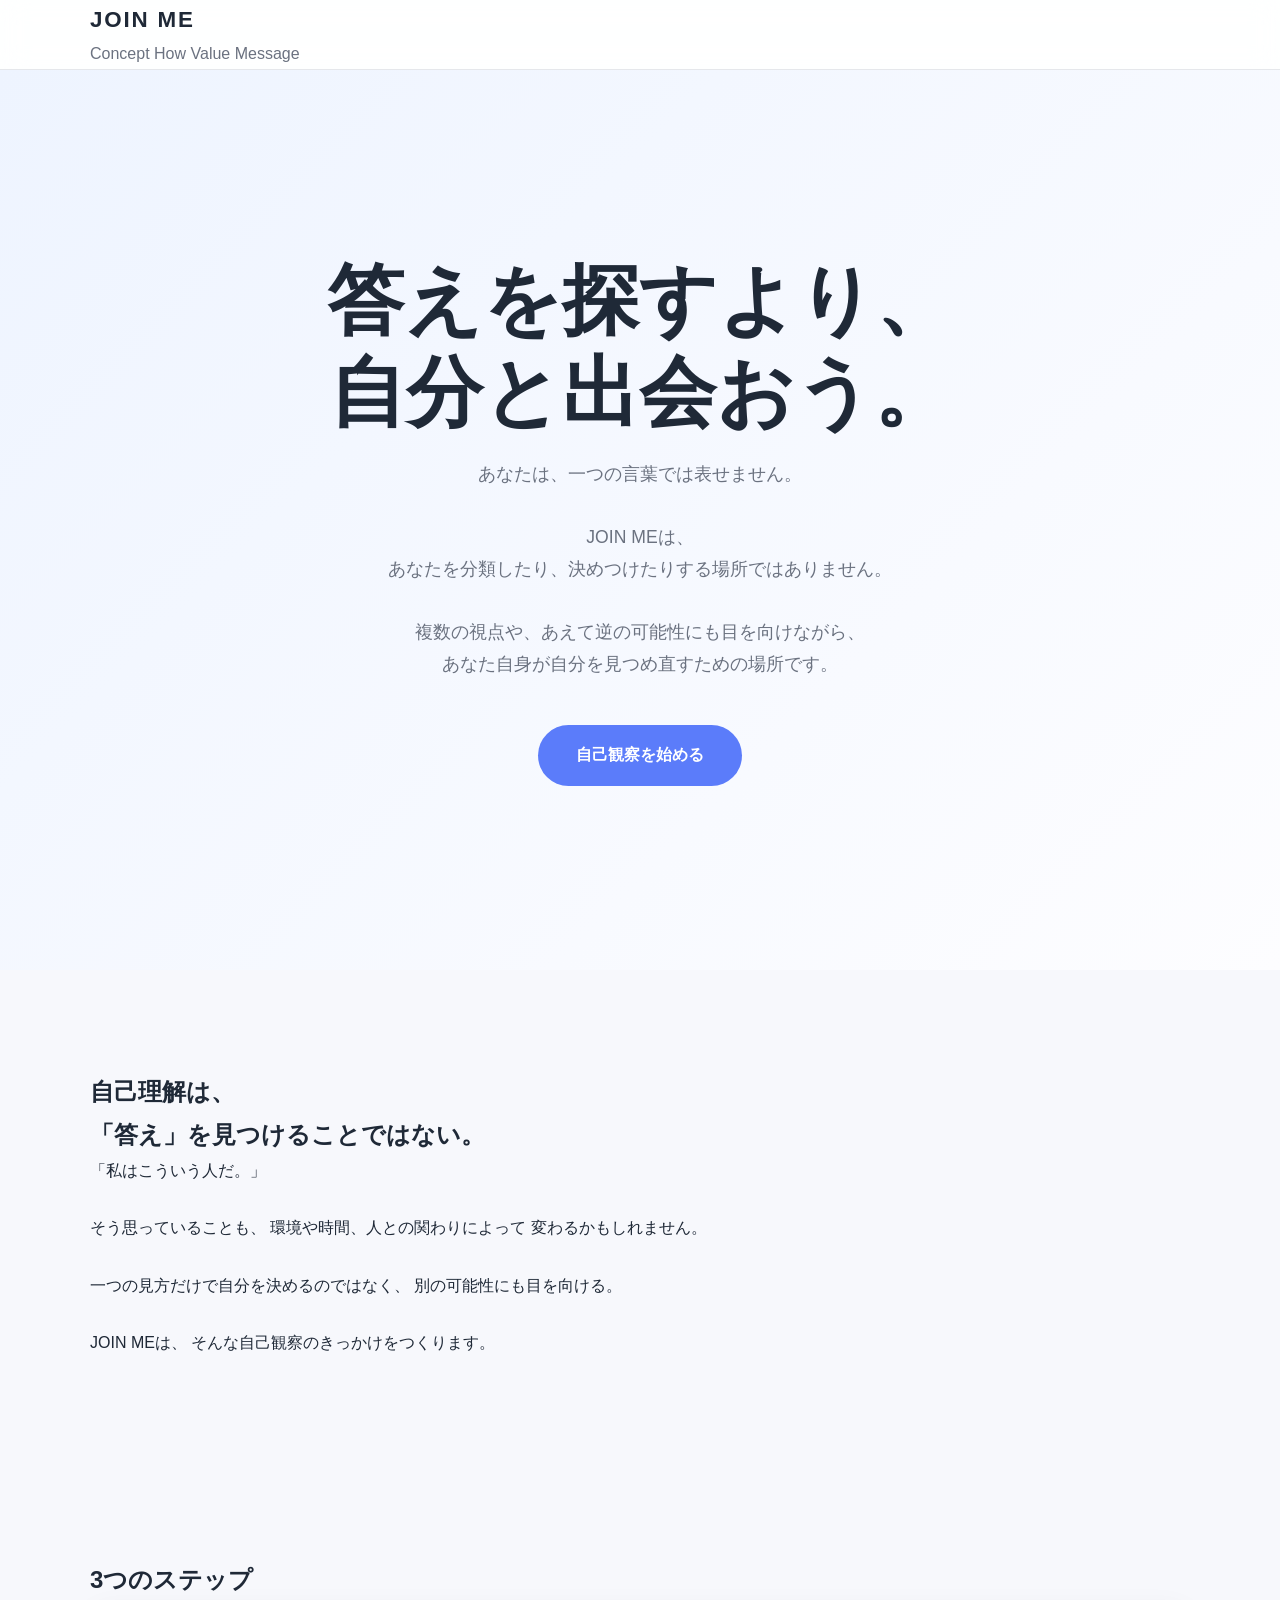
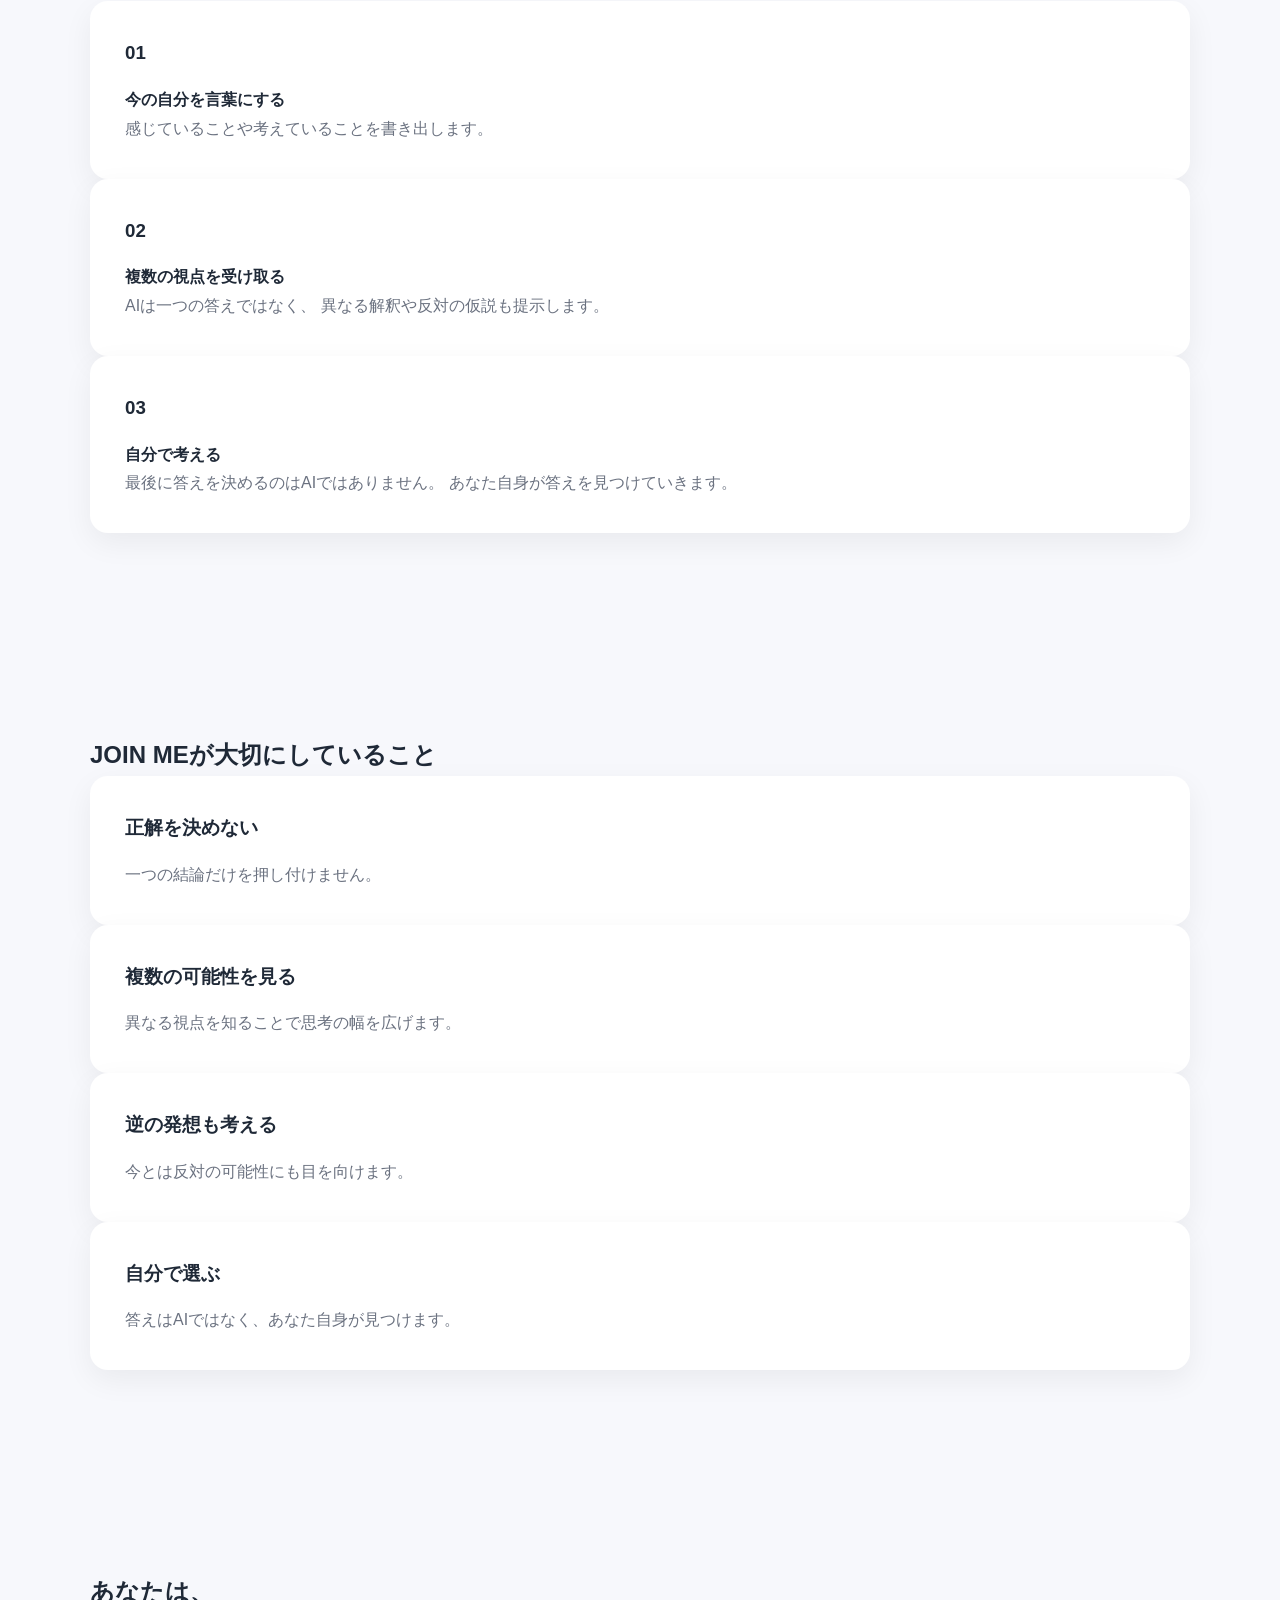
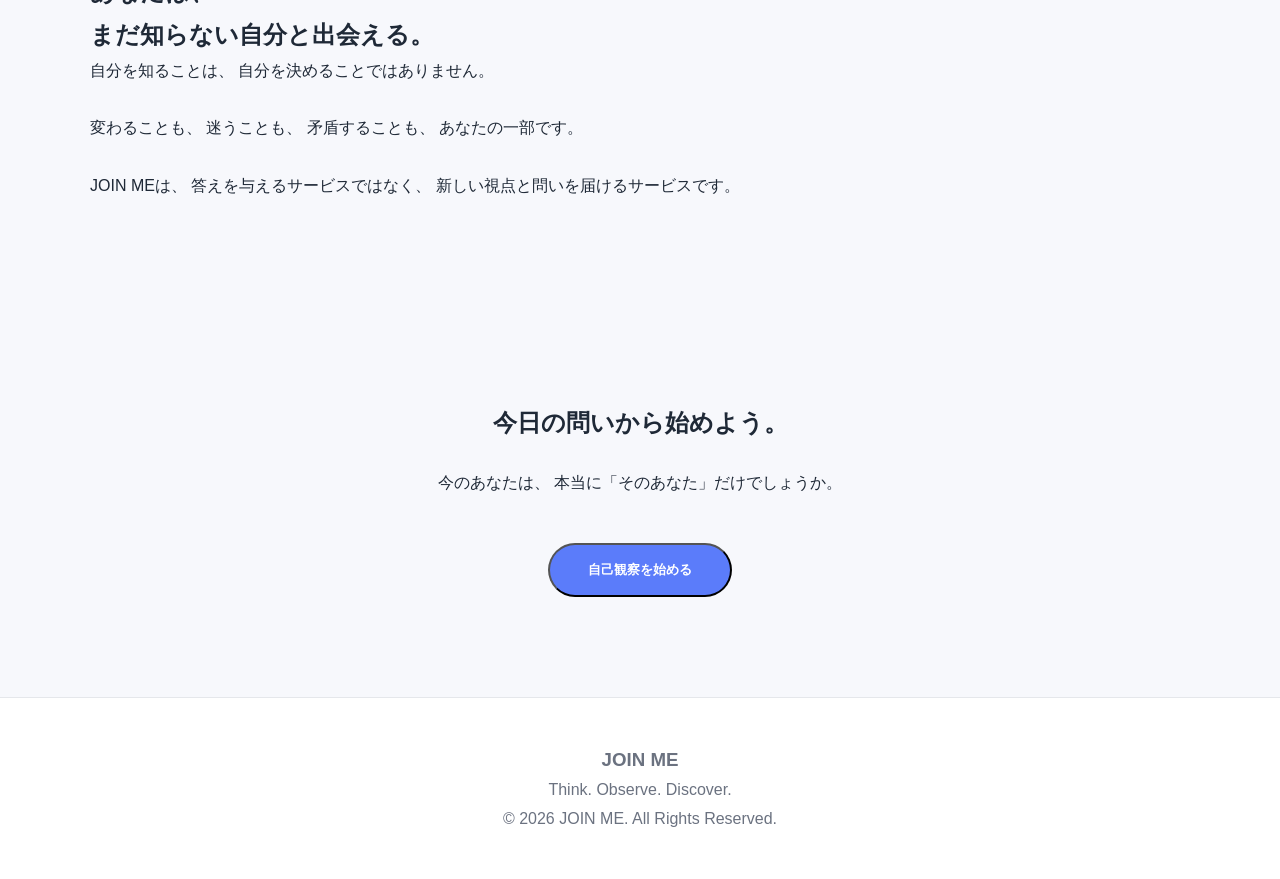
==== index.html @ 3275d37a "Update index.html" ====
<!DOCTYPE html>
<html lang="ja">

<head>
<meta charset="UTF-8">
<meta name="viewport" content="width=device-width, initial-scale=1.0">

<title>JOIN ME | 答えを探すより、自分と出会おう。</title>

<meta name="description" content="JOIN MEは、正解を決めつけず、複数の視点から自分自身を見つめ直す自己観察サービスです。">

<link rel="stylesheet" href="style.css">

</head>


<body>


<header class="header">

<div class="container">

<div class="logo">
JOIN ME
</div>

<nav>
<a href="#concept">Concept</a>
<a href="#how">How</a>
<a href="#value">Value</a>
<a href="#message">Message</a>
</nav>

</div>

</header>



<main>


<section class="hero">


<div class="container">


<h1>
答えを探すより、<br>
自分と出会おう。
</h1>


<p>

あなたは、一つの言葉では表せません。<br><br>

JOIN MEは、<br>
あなたを分類したり、決めつけたりする場所ではありません。<br><br>

複数の視点や、あえて逆の可能性にも目を向けながら、<br>
あなた自身が自分を見つめ直すための場所です。

</p>


<a class="btn" href="#start">
自己観察を始める
</a>


</div>


</section>




<section id="concept" class="section">


<div class="container">


<h2>
自己理解は、<br>
「答え」を見つけることではない。
</h2>


<p>

「私はこういう人だ。」

<br><br>

そう思っていることも、
環境や時間、人との関わりによって
変わるかもしれません。

<br><br>

一つの見方だけで自分を決めるのではなく、
別の可能性にも目を向ける。

<br><br>

JOIN MEは、
そんな自己観察のきっかけをつくります。

</p>


</div>


</section>





<section id="how" class="section">


<div class="container">


<h2>
3つのステップ
</h2>



<div class="cards">


<div class="card">

<h3>
01
</h3>

<h4>
今の自分を言葉にする
</h4>

<p>
感じていることや考えていることを書き出します。
</p>

</div>




<div class="card">

<h3>
02
</h3>

<h4>
複数の視点を受け取る
</h4>

<p>
AIは一つの答えではなく、
異なる解釈や反対の仮説も提示します。
</p>

</div>




<div class="card">

<h3>
03
</h3>

<h4>
自分で考える
</h4>

<p>
最後に答えを決めるのはAIではありません。
あなた自身が答えを見つけていきます。
</p>

</div>


</div>


</div>


</section>





<section id="value" class="section">


<div class="container">


<h2>
JOIN MEが大切にしていること
</h2>



<div class="cards">


<div class="card">

<h3>
正解を決めない
</h3>

<p>
一つの結論だけを押し付けません。
</p>

</div>


<div class="card">

<h3>
複数の可能性を見る
</h3>

<p>
異なる視点を知ることで思考の幅を広げます。
</p>

</div>


<div class="card">

<h3>
逆の発想も考える
</h3>

<p>
今とは反対の可能性にも目を向けます。
</p>

</div>


<div class="card">

<h3>
自分で選ぶ
</h3>

<p>
答えはAIではなく、あなた自身が見つけます。
</p>

</div>


</div>


</div>


</section>





<section id="message" class="section">


<div class="container">


<h2>
あなたは、<br>
まだ知らない自分と出会える。
</h2>


<p>

自分を知ることは、
自分を決めることではありません。

<br><br>

変わることも、
迷うことも、
矛盾することも、
あなたの一部です。

<br><br>

JOIN MEは、
答えを与えるサービスではなく、
新しい視点と問いを届けるサービスです。

</p>


</div>


</section>





<section id="start" class="cta">


<div class="container">


<h2>
今日の問いから始めよう。
</h2>


<p>

今のあなたは、
本当に「そのあなた」だけでしょうか。

</p>


<button class="btn" onclick="startObserve()">

自己観察を始める

</button>


</div>


</section>



</main>





<footer>


<h3>
JOIN ME
</h3>


<p>
Think. Observe. Discover.
</p>


<p>
© 2026 JOIN ME. All Rights Reserved.
</p>


</footer>



<script src="script.js"></script>


</body>

</html>
---- style.css ----
/* ===================================
   JOIN ME - Version1 Official CSS
=================================== */

:root{
  --bg:#f7f8fc;
  --surface:#ffffff;
  --text:#1f2937;
  --sub:#6b7280;
  --line:#e5e7eb;
  --accent:#5b7cfa;
  --accent-dark:#3f5de0;

  --radius:18px;

  --shadow:
    0 10px 30px rgba(0,0,0,.06);

  --max:1100px;
}

*{
  margin:0;
  padding:0;
  box-sizing:border-box;
}

html{
  scroll-behavior:smooth;
}

body{
  font-family:
    "Noto Sans JP",
    -apple-system,
    BlinkMacSystemFont,
    sans-serif;

  background:var(--bg);
  color:var(--text);
  line-height:1.8;
}

img{
  max-width:100%;
  display:block;
}

a{
  color:inherit;
  text-decoration:none;
}

.container{
  width:min(92%, var(--max));
  margin:auto;
}

/* =====================
 Header
===================== */

header{
  position:sticky;
  top:0;
  z-index:100;

  backdrop-filter:blur(14px);

  background:
  rgba(255,255,255,.88);

  border-bottom:1px solid var(--line);
}

.nav{
  display:flex;
  justify-content:space-between;
  align-items:center;

  height:72px;
}

.logo{
  font-size:1.4rem;
  font-weight:700;
  letter-spacing:.08em;
}

nav ul{
  display:flex;
  gap:30px;
  list-style:none;
}

nav a{
  color:var(--sub);
  transition:.3s;
}

nav a:hover{
  color:var(--accent);
}

/* =====================
 Hero
===================== */

.hero{
  min-height:100vh;

  display:flex;
  align-items:center;
  justify-content:center;

  text-align:center;

  padding:80px 20px;

  background:
  linear-gradient(
      135deg,
      #eef4ff,
      #fdfdff
  );
}

.hero h1{
  font-size:clamp(2.4rem,6vw,4.8rem);
  margin-bottom:20px;
  line-height:1.2;
}

.hero p{
  max-width:700px;
  margin:auto;

  color:var(--sub);
  font-size:1.1rem;
}

.btn{
  display:inline-block;

  margin-top:45px;

  padding:16px 38px;

  border-radius:999px;

  background:var(--accent);
  color:white;

  font-weight:700;

  transition:.3s;
}

.btn:hover{
  background:var(--accent-dark);
  transform:translateY(-3px);
}

/* =====================
 Sections
===================== */

section{
  padding:100px 0;
}

.section-title{
  text-align:center;
  margin-bottom:55px;
}

.section-title h2{
  font-size:2.2rem;
  margin-bottom:14px;
}

.section-title p{
  color:var(--sub);
}

/* =====================
 Cards
===================== */

.grid{
  display:grid;
  grid-template-columns:
  repeat(auto-fit,minmax(260px,1fr));

  gap:28px;
}

.card{
  background:var(--surface);

  border-radius:var(--radius);

  padding:35px;

  box-shadow:var(--shadow);

  transition:.3s;
}

.card:hover{
  transform:translateY(-6px);
}

.card h3{
  margin-bottom:16px;
}

.card p{
  color:var(--sub);
}

/* =====================
 Message
===================== */

.message{
  text-align:center;
}

.message p{
  max-width:760px;
  margin:auto;
  color:var(--sub);
}

/* =====================
 CTA
===================== */

.cta{
  text-align:center;
}

.cta h2{
  margin-bottom:25px;
}

/* =====================
 Footer
===================== */

footer{
  border-top:1px solid var(--line);

  padding:45px 20px;

  text-align:center;

  color:var(--sub);

  background:white;
}

/* =====================
 Fade Animation
===================== */

.fade{
  opacity:0;
  transform:translateY(40px);
  transition:
      opacity .9s ease,
      transform .9s ease;
}

.fade.show{
  opacity:1;
  transform:none;
}

/* =====================
 Responsive
===================== */

@media(max-width:768px){

nav ul{
    display:none;
}

.hero{
    min-height:auto;
    padding:120px 20px 90px;
}

.hero h1{
    font-size:2.5rem;
}

.section-title h2{
    font-size:1.8rem;
}

.card{
    padding:28px;
}

.btn{
    width:100%;
    max-width:320px;
}
}
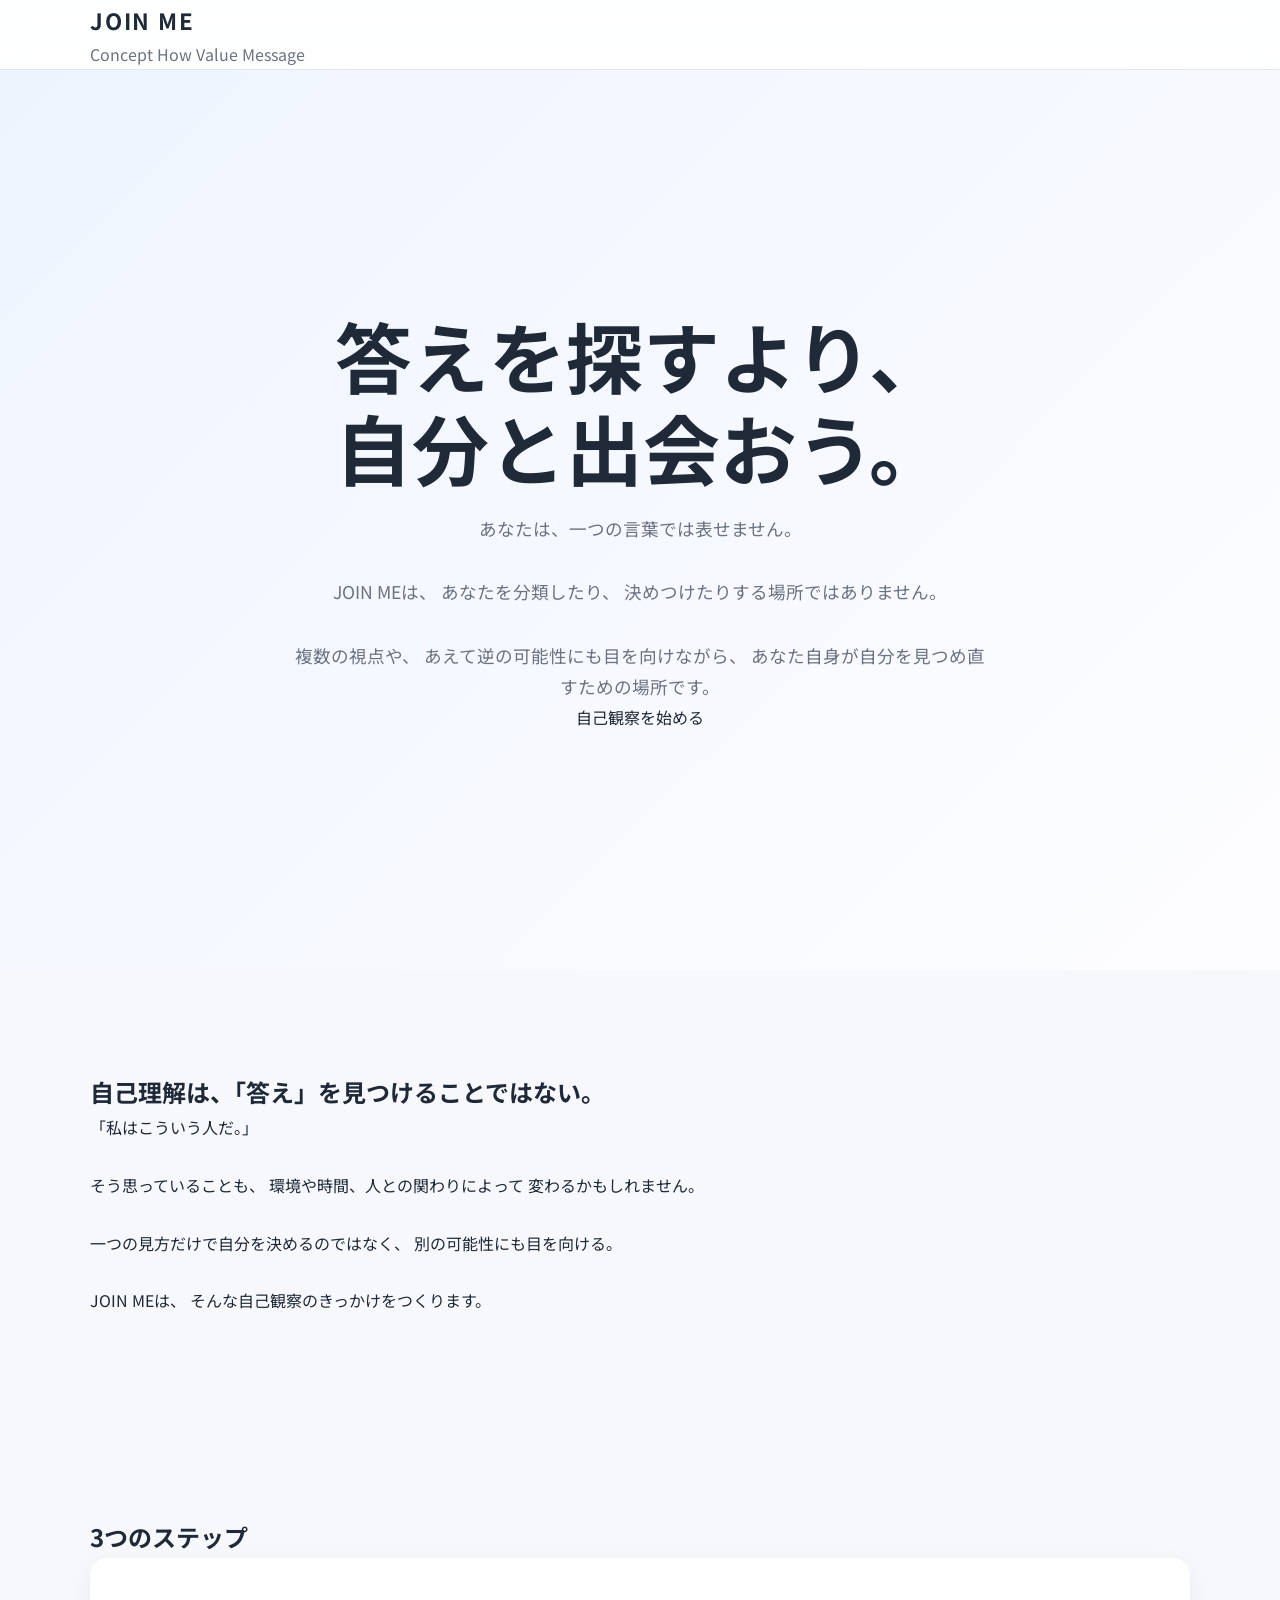
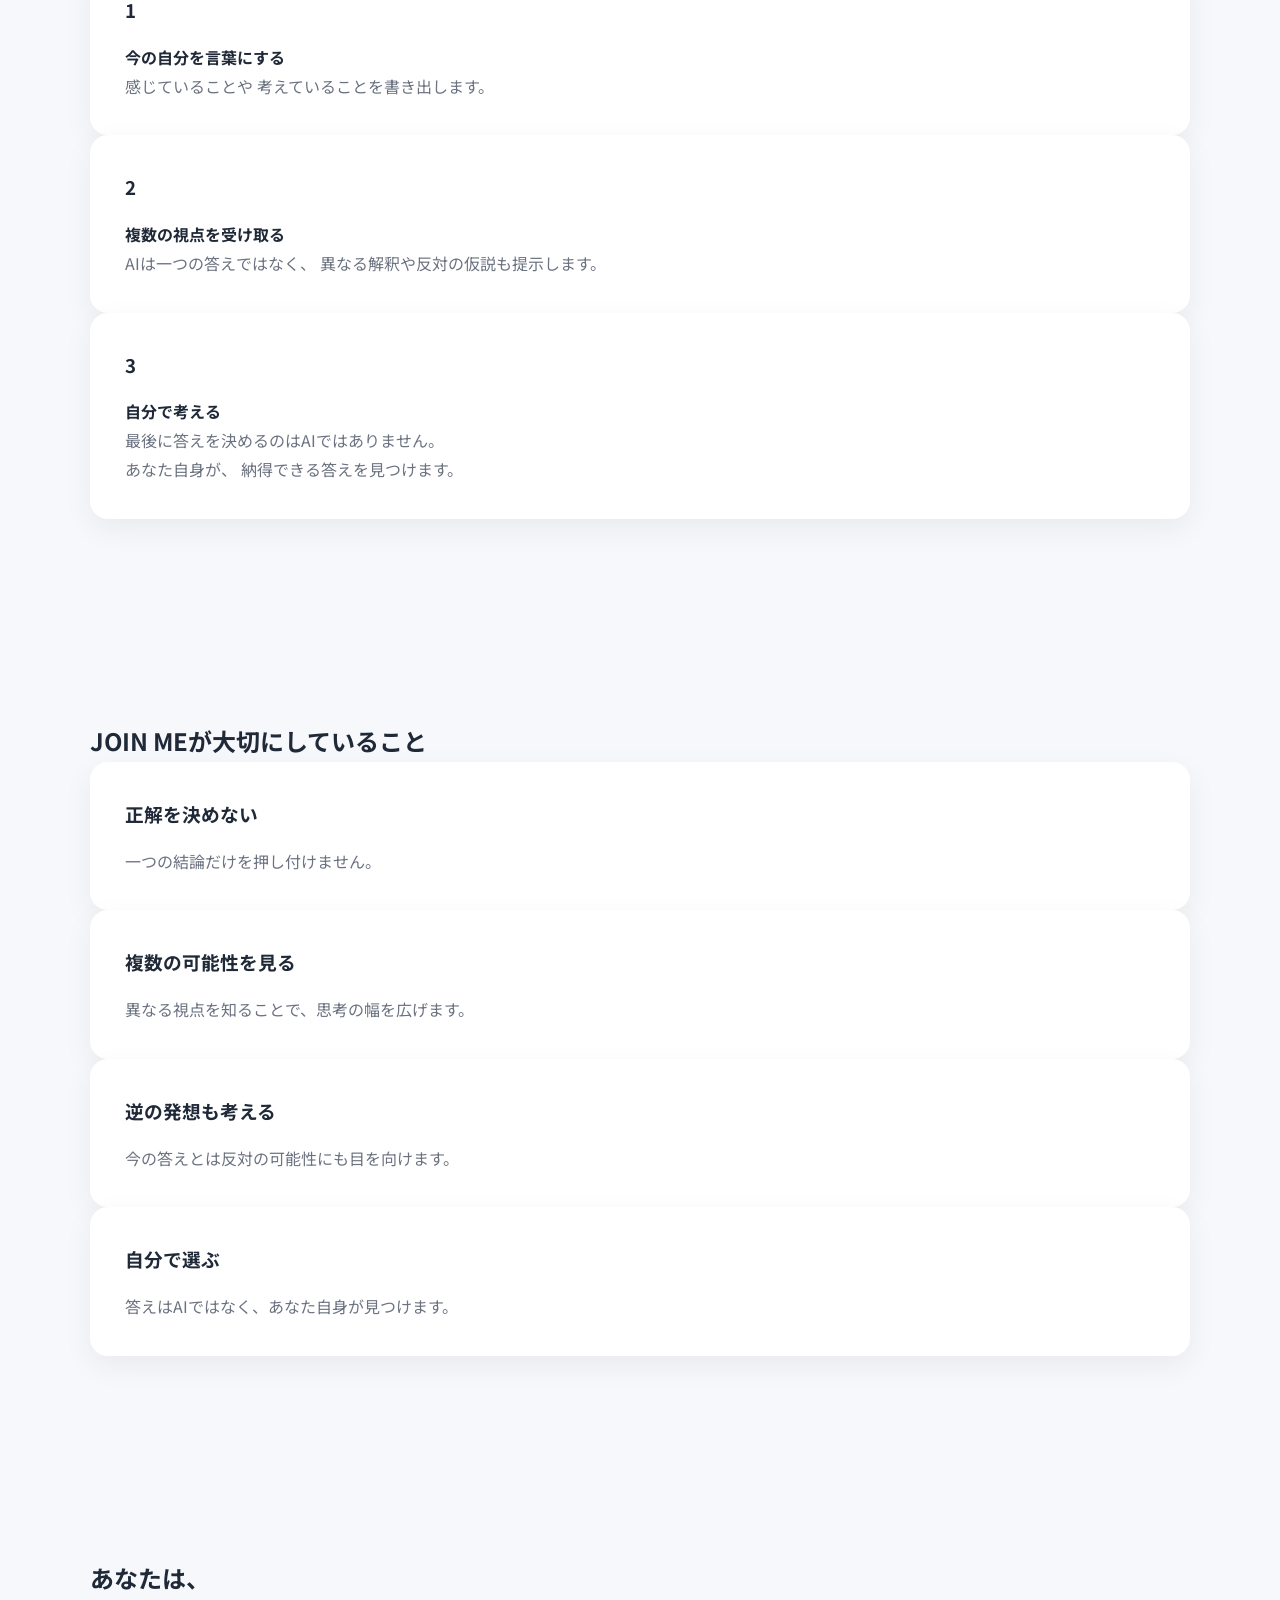
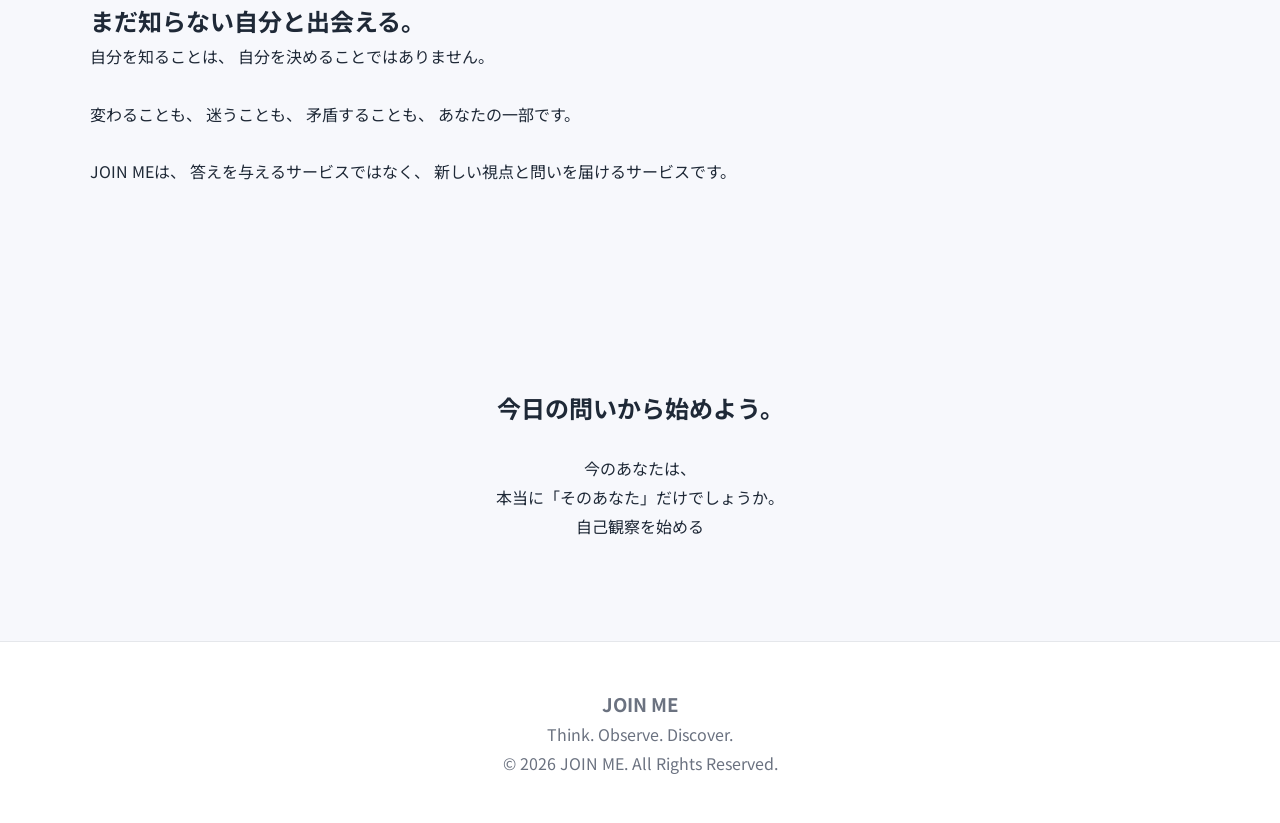
==== commit 04c10482: "Update index.html" ====
--- a/index.html
+++ b/index.html
@@ -1,397 +1,225 @@
 <!DOCTYPE html>
 <html lang="ja">
-
 <head>
-<meta charset="UTF-8">
-<meta name="viewport" content="width=device-width, initial-scale=1.0">
-
-<title>JOIN ME | 答えを探すより、自分と出会おう。</title>
-
-<meta name="description" content="JOIN MEは、正解を決めつけず、複数の視点から自分自身を見つめ直す自己観察サービスです。">
-
-<link rel="stylesheet" href="style.css">
-
+  <meta charset="UTF-8">
+  <meta name="viewport" content="width=device-width, initial-scale=1.0">
+  <title>JOIN ME | 答えを探すより、自分と出会おう。</title>
+
+  <meta name="description" content="JOIN MEは、正解を決めつけず、複数の視点から自己理解を深めるための自己観察サービスです。">
+
+  <link rel="preconnect" href="https://fonts.googleapis.com">
+  <link rel="preconnect" href="https://fonts.gstatic.com" crossorigin>
+  <link href="https://fonts.googleapis.com/css2?family=Noto+Sans+JP:wght@300;400;500;700&display=swap" rel="stylesheet">
+
+  <link rel="stylesheet" href="style.css">
 </head>
 
-
 <body>
 
-
 <header class="header">
-
-<div class="container">
-
-<div class="logo">
-JOIN ME
-</div>
-
-<nav>
-<a href="#concept">Concept</a>
-<a href="#how">How</a>
-<a href="#value">Value</a>
-<a href="#message">Message</a>
-</nav>
-
-</div>
-
+  <div class="container">
+    <div class="logo">JOIN ME</div>
+
+    <nav>
+      <a href="#concept">Concept</a>
+      <a href="#how">How</a>
+      <a href="#value">Value</a>
+      <a href="#message">Message</a>
+    </nav>
+  </div>
 </header>
 
-
-
-<main>
-
-
 <section class="hero">
 
-
-<div class="container">
-
-
-<h1>
-答えを探すより、<br>
-自分と出会おう。
-</h1>
-
-
-<p>
-
-あなたは、一つの言葉では表せません。<br><br>
-
-JOIN MEは、<br>
-あなたを分類したり、決めつけたりする場所ではありません。<br><br>
-
-複数の視点や、あえて逆の可能性にも目を向けながら、<br>
-あなた自身が自分を見つめ直すための場所です。
-
-</p>
-
-
-<a class="btn" href="#start">
-自己観察を始める
-</a>
-
-
-</div>
-
-
-</section>
-
-
-
+  <div class="hero-content">
+
+    <h1>
+      答えを探すより、<br>
+      自分と出会おう。
+    </h1>
+
+    <p>
+
+      あなたは、一つの言葉では表せません。<br><br>
+
+      JOIN MEは、
+      あなたを分類したり、
+      決めつけたりする場所ではありません。<br><br>
+
+      複数の視点や、
+      あえて逆の可能性にも目を向けながら、
+      あなた自身が自分を見つめ直すための場所です。
+
+    </p>
+
+    <a href="#concept" class="cta-button">
+      自己観察を始める
+    </a>
+
+  </div>
+
+</section>
 
 <section id="concept" class="section">
 
-
-<div class="container">
-
-
-<h2>
-自己理解は、<br>
-「答え」を見つけることではない。
-</h2>
-
-
-<p>
-
-「私はこういう人だ。」
-
-<br><br>
-
-そう思っていることも、
-環境や時間、人との関わりによって
-変わるかもしれません。
-
-<br><br>
-
-一つの見方だけで自分を決めるのではなく、
-別の可能性にも目を向ける。
-
-<br><br>
-
-JOIN MEは、
-そんな自己観察のきっかけをつくります。
-
-</p>
-
-
-</div>
-
-
-</section>
-
-
-
-
-
-<section id="how" class="section">
-
-
-<div class="container">
-
-
-<h2>
-3つのステップ
-</h2>
-
-
-
-<div class="cards">
-
-
-<div class="card">
-
-<h3>
-01
-</h3>
-
-<h4>
-今の自分を言葉にする
-</h4>
-
-<p>
-感じていることや考えていることを書き出します。
-</p>
-
-</div>
-
-
-
-
-<div class="card">
-
-<h3>
-02
-</h3>
-
-<h4>
-複数の視点を受け取る
-</h4>
-
-<p>
-AIは一つの答えではなく、
-異なる解釈や反対の仮説も提示します。
-</p>
-
-</div>
-
-
-
-
-<div class="card">
-
-<h3>
-03
-</h3>
-
-<h4>
-自分で考える
-</h4>
-
-<p>
-最後に答えを決めるのはAIではありません。
-あなた自身が答えを見つけていきます。
-</p>
-
-</div>
-
-
-</div>
-
-
-</div>
-
-
-</section>
-
-
-
-
+  <div class="container">
+
+    <h2>自己理解は、「答え」を見つけることではない。</h2>
+
+    <p>
+
+      「私はこういう人だ。」<br><br>
+
+      そう思っていることも、
+      環境や時間、人との関わりによって
+      変わるかもしれません。<br><br>
+
+      一つの見方だけで自分を決めるのではなく、
+      別の可能性にも目を向ける。<br><br>
+
+      JOIN MEは、
+      そんな自己観察のきっかけをつくります。
+
+    </p>
+
+  </div>
+
+</section>
+
+<section id="how" class="section alt">
+
+  <div class="container">
+
+    <h2>3つのステップ</h2>
+
+    <div class="cards">
+
+      <div class="card">
+        <h3>1</h3>
+        <h4>今の自分を言葉にする</h4>
+        <p>
+          感じていることや
+          考えていることを書き出します。
+        </p>
+      </div>
+
+      <div class="card">
+        <h3>2</h3>
+        <h4>複数の視点を受け取る</h4>
+        <p>
+          AIは一つの答えではなく、
+          異なる解釈や反対の仮説も提示します。
+        </p>
+      </div>
+
+      <div class="card">
+        <h3>3</h3>
+        <h4>自分で考える</h4>
+        <p>
+          最後に答えを決めるのはAIではありません。<br>
+          あなた自身が、
+          納得できる答えを見つけます。
+        </p>
+      </div>
+
+    </div>
+
+  </div>
+
+</section>
 
 <section id="value" class="section">
 
-
-<div class="container">
-
-
-<h2>
-JOIN MEが大切にしていること
-</h2>
-
-
-
-<div class="cards">
-
-
-<div class="card">
-
-<h3>
-正解を決めない
-</h3>
-
-<p>
-一つの結論だけを押し付けません。
-</p>
-
-</div>
-
-
-<div class="card">
-
-<h3>
-複数の可能性を見る
-</h3>
-
-<p>
-異なる視点を知ることで思考の幅を広げます。
-</p>
-
-</div>
-
-
-<div class="card">
-
-<h3>
-逆の発想も考える
-</h3>
-
-<p>
-今とは反対の可能性にも目を向けます。
-</p>
-
-</div>
-
-
-<div class="card">
-
-<h3>
-自分で選ぶ
-</h3>
-
-<p>
-答えはAIではなく、あなた自身が見つけます。
-</p>
-
-</div>
-
-
-</div>
-
-
-</div>
-
-
-</section>
-
-
-
-
-
-<section id="message" class="section">
-
-
-<div class="container">
-
-
-<h2>
-あなたは、<br>
-まだ知らない自分と出会える。
-</h2>
-
-
-<p>
-
-自分を知ることは、
-自分を決めることではありません。
-
-<br><br>
-
-変わることも、
-迷うことも、
-矛盾することも、
-あなたの一部です。
-
-<br><br>
-
-JOIN MEは、
-答えを与えるサービスではなく、
-新しい視点と問いを届けるサービスです。
-
-</p>
-
-
-</div>
-
-
-</section>
-
-
-
-
-
-<section id="start" class="cta">
-
-
-<div class="container">
-
-
-<h2>
-今日の問いから始めよう。
-</h2>
-
-
-<p>
-
-今のあなたは、
-本当に「そのあなた」だけでしょうか。
-
-</p>
-
-
-<button class="btn" onclick="startObserve()">
-
-自己観察を始める
-
-</button>
-
-
-</div>
-
-
-</section>
-
-
-
-</main>
-
-
-
-
+  <div class="container">
+
+    <h2>JOIN MEが大切にしていること</h2>
+
+    <div class="cards">
+
+      <div class="card">
+        <h3>正解を決めない</h3>
+        <p>一つの結論だけを押し付けません。</p>
+      </div>
+
+      <div class="card">
+        <h3>複数の可能性を見る</h3>
+        <p>異なる視点を知ることで、思考の幅を広げます。</p>
+      </div>
+
+      <div class="card">
+        <h3>逆の発想も考える</h3>
+        <p>今の答えとは反対の可能性にも目を向けます。</p>
+      </div>
+
+      <div class="card">
+        <h3>自分で選ぶ</h3>
+        <p>答えはAIではなく、あなた自身が見つけます。</p>
+      </div>
+
+    </div>
+
+  </div>
+
+</section>
+
+<section id="message" class="section alt">
+
+  <div class="container">
+
+    <h2>あなたは、<br>まだ知らない自分と出会える。</h2>
+
+    <p>
+
+      自分を知ることは、
+      自分を決めることではありません。<br><br>
+
+      変わることも、
+      迷うことも、
+      矛盾することも、
+      あなたの一部です。<br><br>
+
+      JOIN MEは、
+      答えを与えるサービスではなく、
+      新しい視点と問いを届けるサービスです。
+
+    </p>
+
+  </div>
+
+</section>
+
+<section class="cta">
+
+  <div class="container">
+
+    <h2>今日の問いから始めよう。</h2>
+
+    <p>
+
+      今のあなたは、<br>
+      本当に「そのあなた」だけでしょうか。
+
+    </p>
+
+    <a href="#concept" class="cta-button">
+       自己観察を始める
+    </a>
+
+  </div>
+
+</section>
 
 <footer>
 
-
-<h3>
-JOIN ME
-</h3>
-
-
-<p>
-Think. Observe. Discover.
-</p>
-
-
-<p>
-© 2026 JOIN ME. All Rights Reserved.
-</p>
-
+  <h3>JOIN ME</h3>
+
+  <p>Think. Observe. Discover.</p>
+
+  <p>© 2026 JOIN ME. All Rights Reserved.</p>
 
 </footer>
 
-
-
 <script src="script.js"></script>
 
-
 </body>
-
 </html>
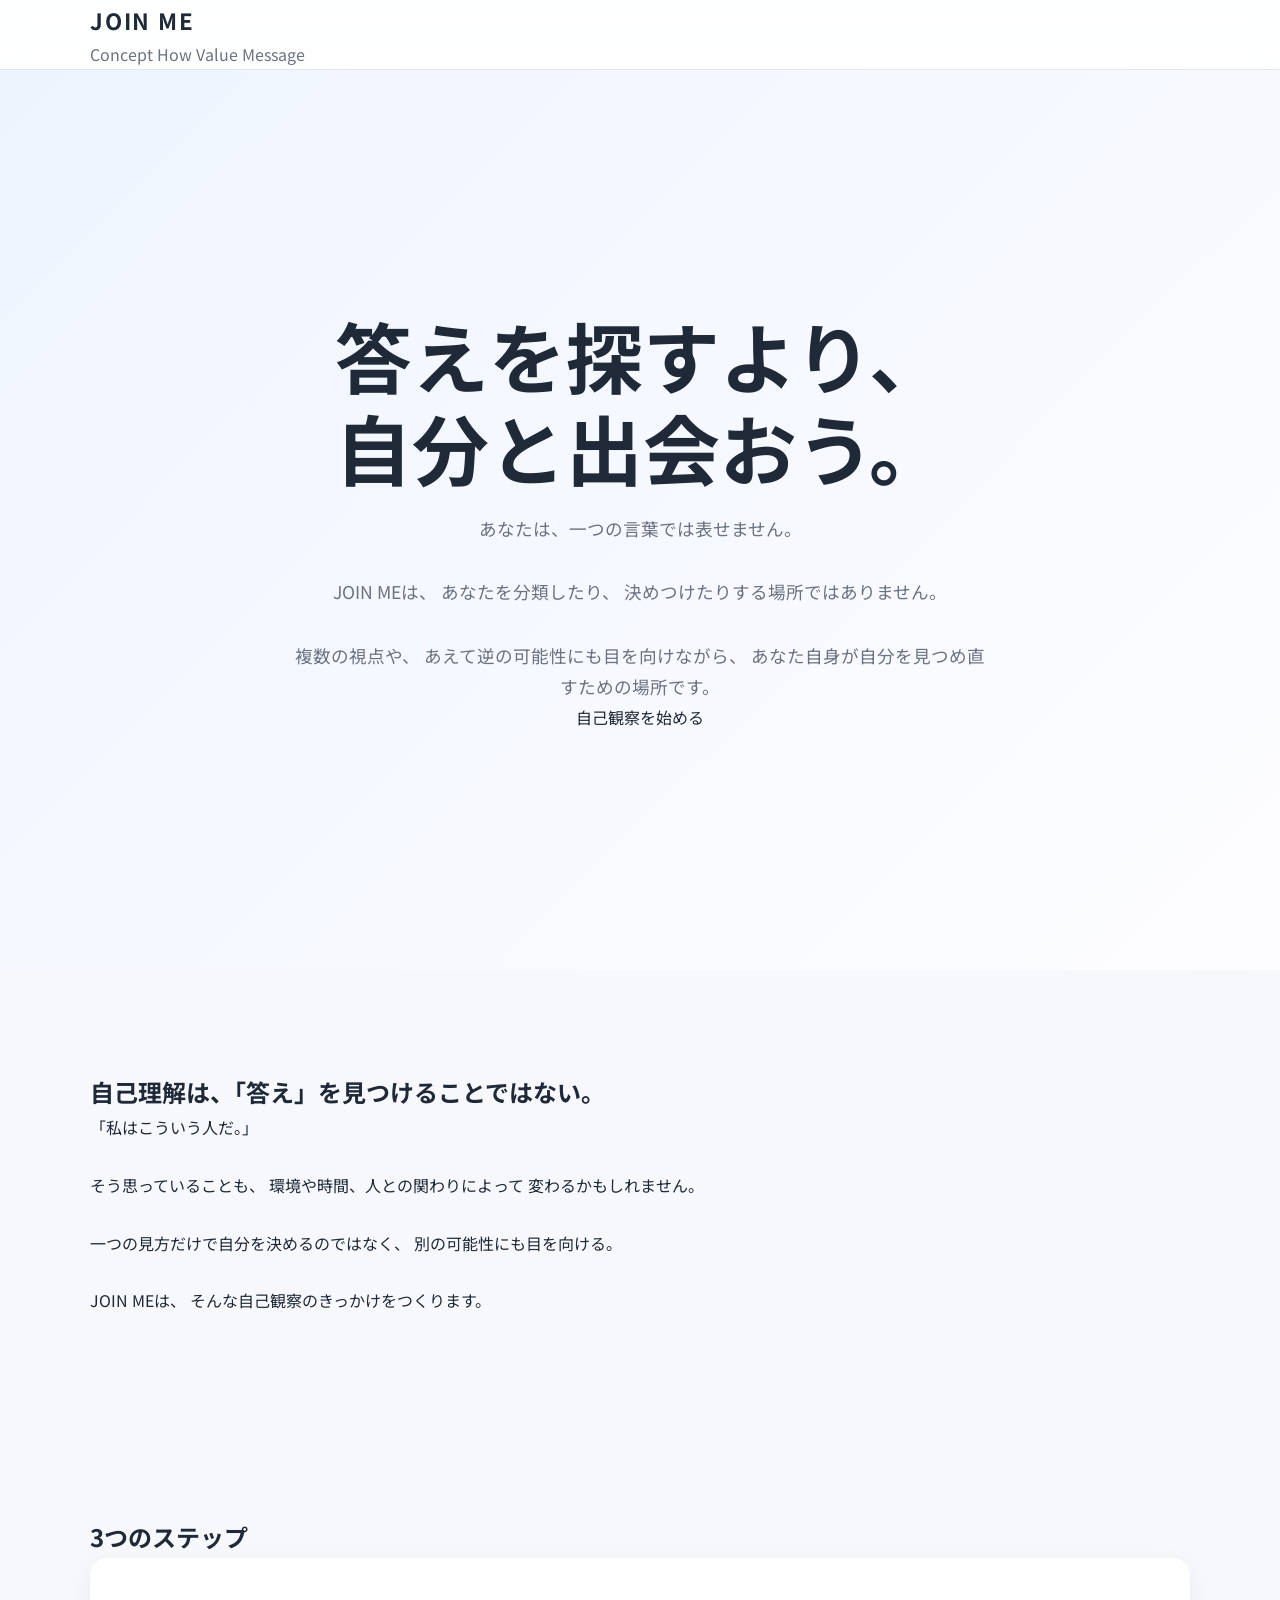
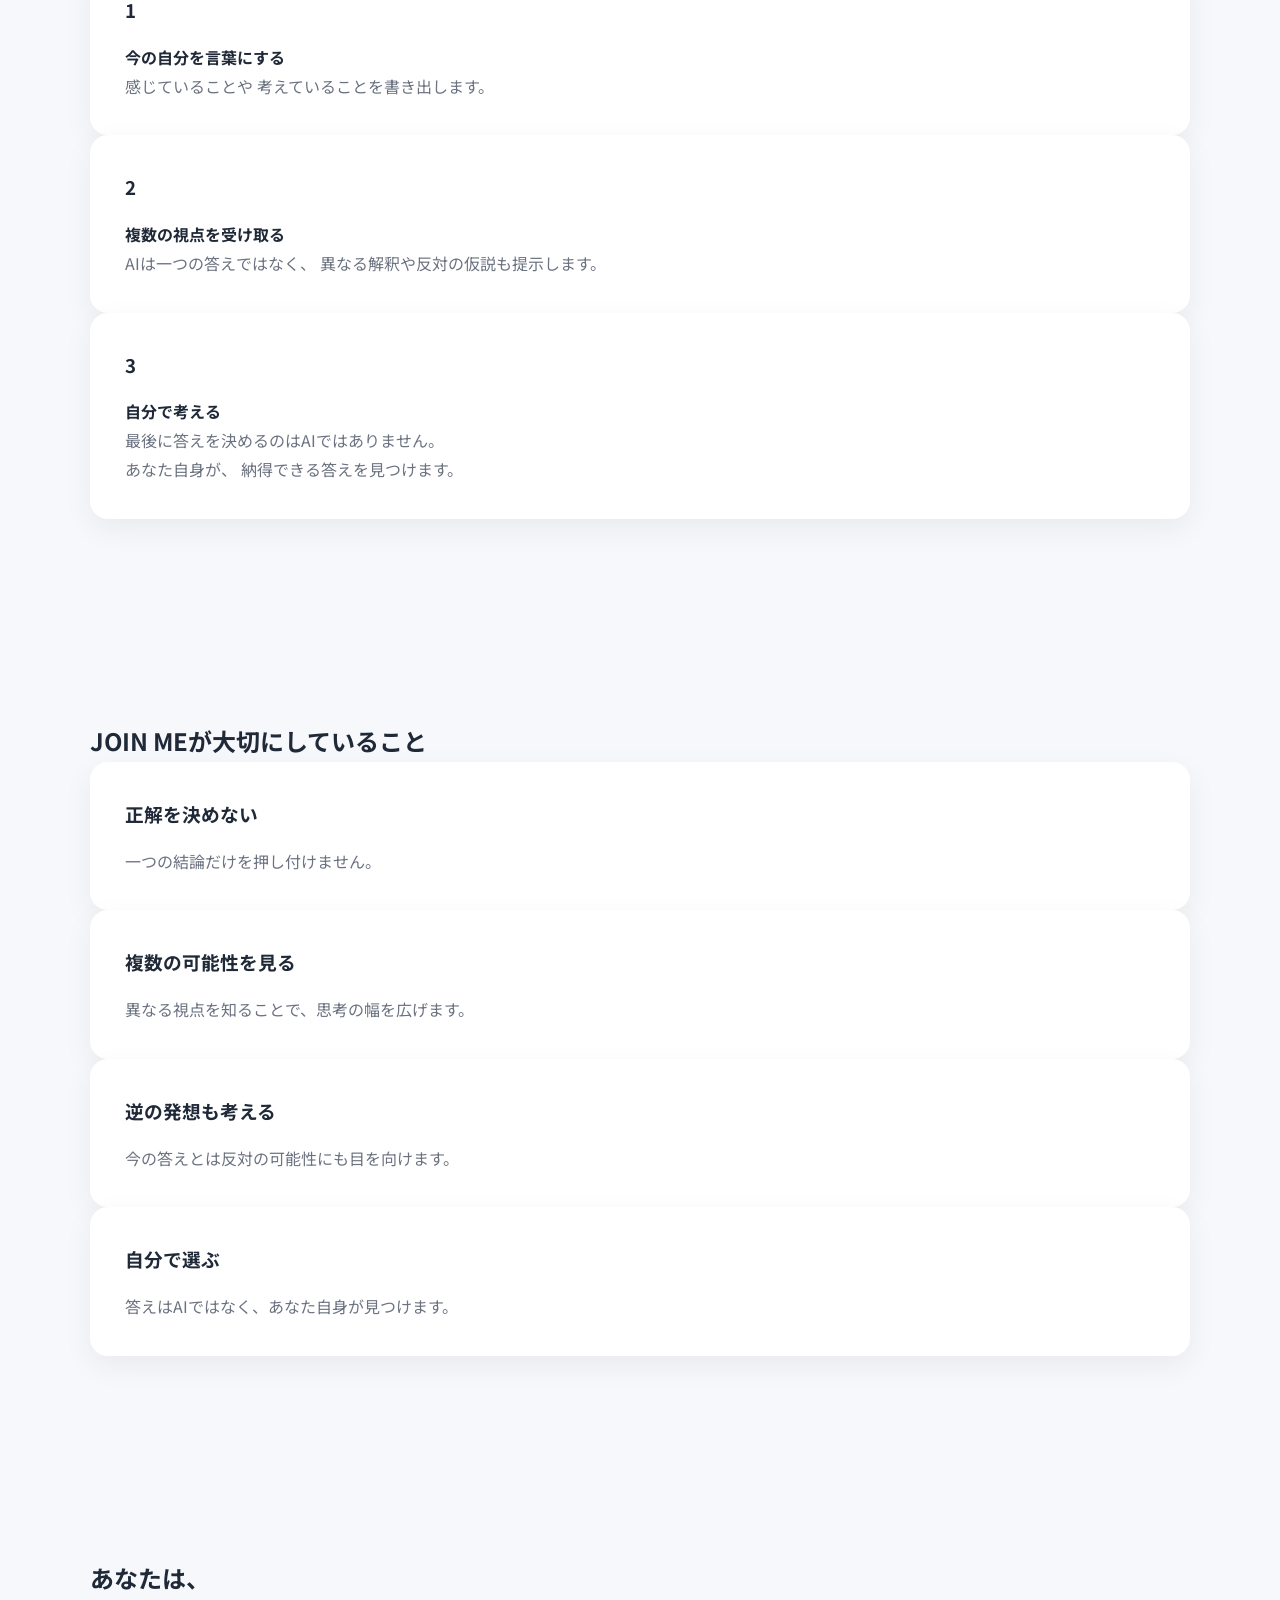
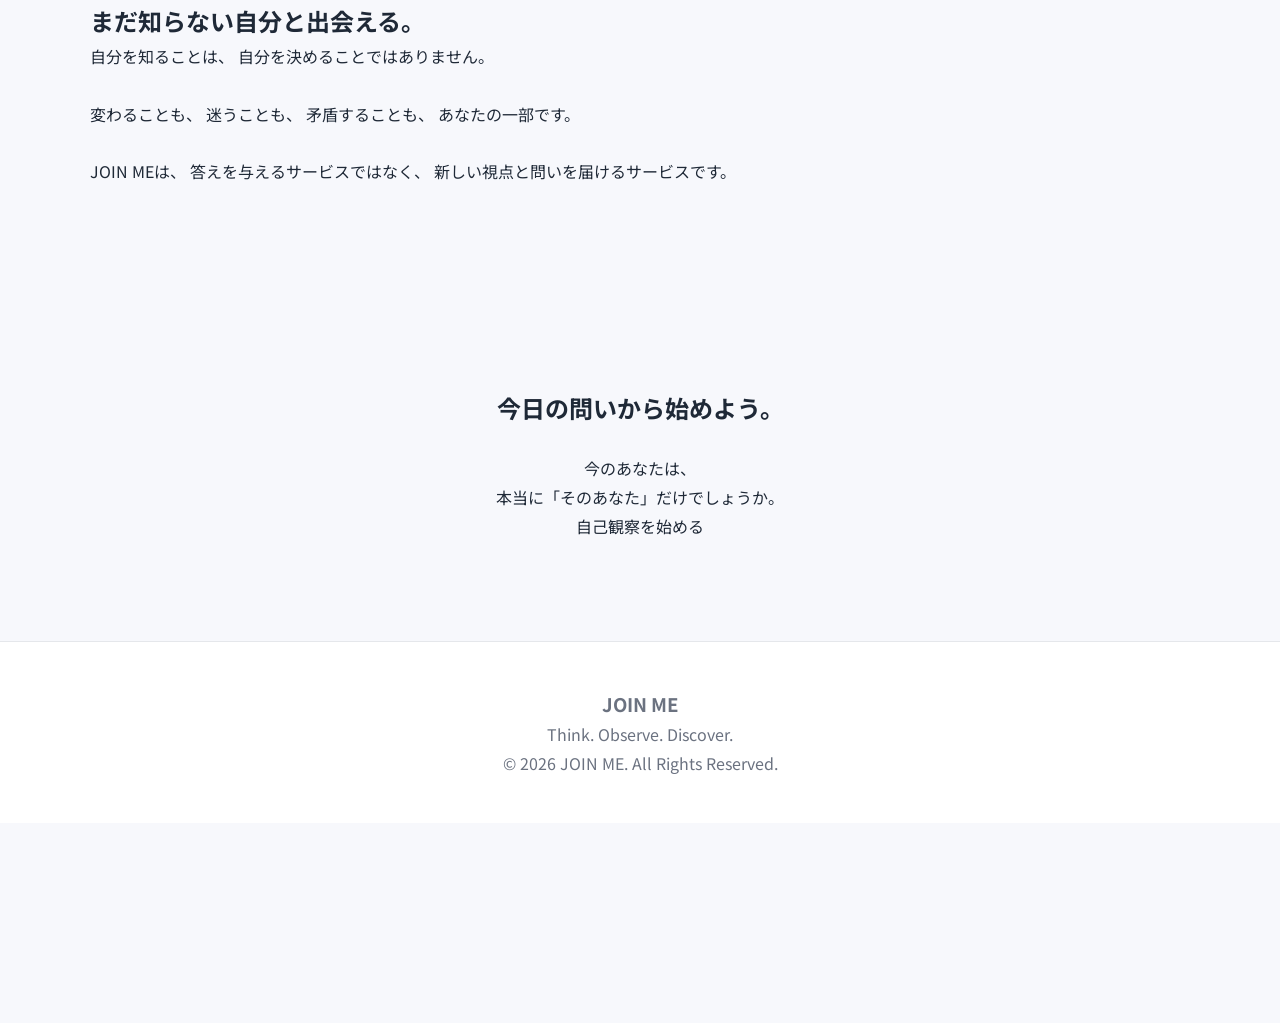
==== commit 8a3ad428: "Update index.html" ====
--- a/index.html
+++ b/index.html
@@ -13,8 +13,9 @@
 
   <link rel="stylesheet" href="style.css">
 </head>
-
-<body>
+    <script src="script.js"></script>
+</body>
+</html>
 
 <header class="header">
   <div class="container">
@@ -207,7 +208,7 @@
 
   </div>
 
-</section>
+<section id="concept">
 
 <footer>
 
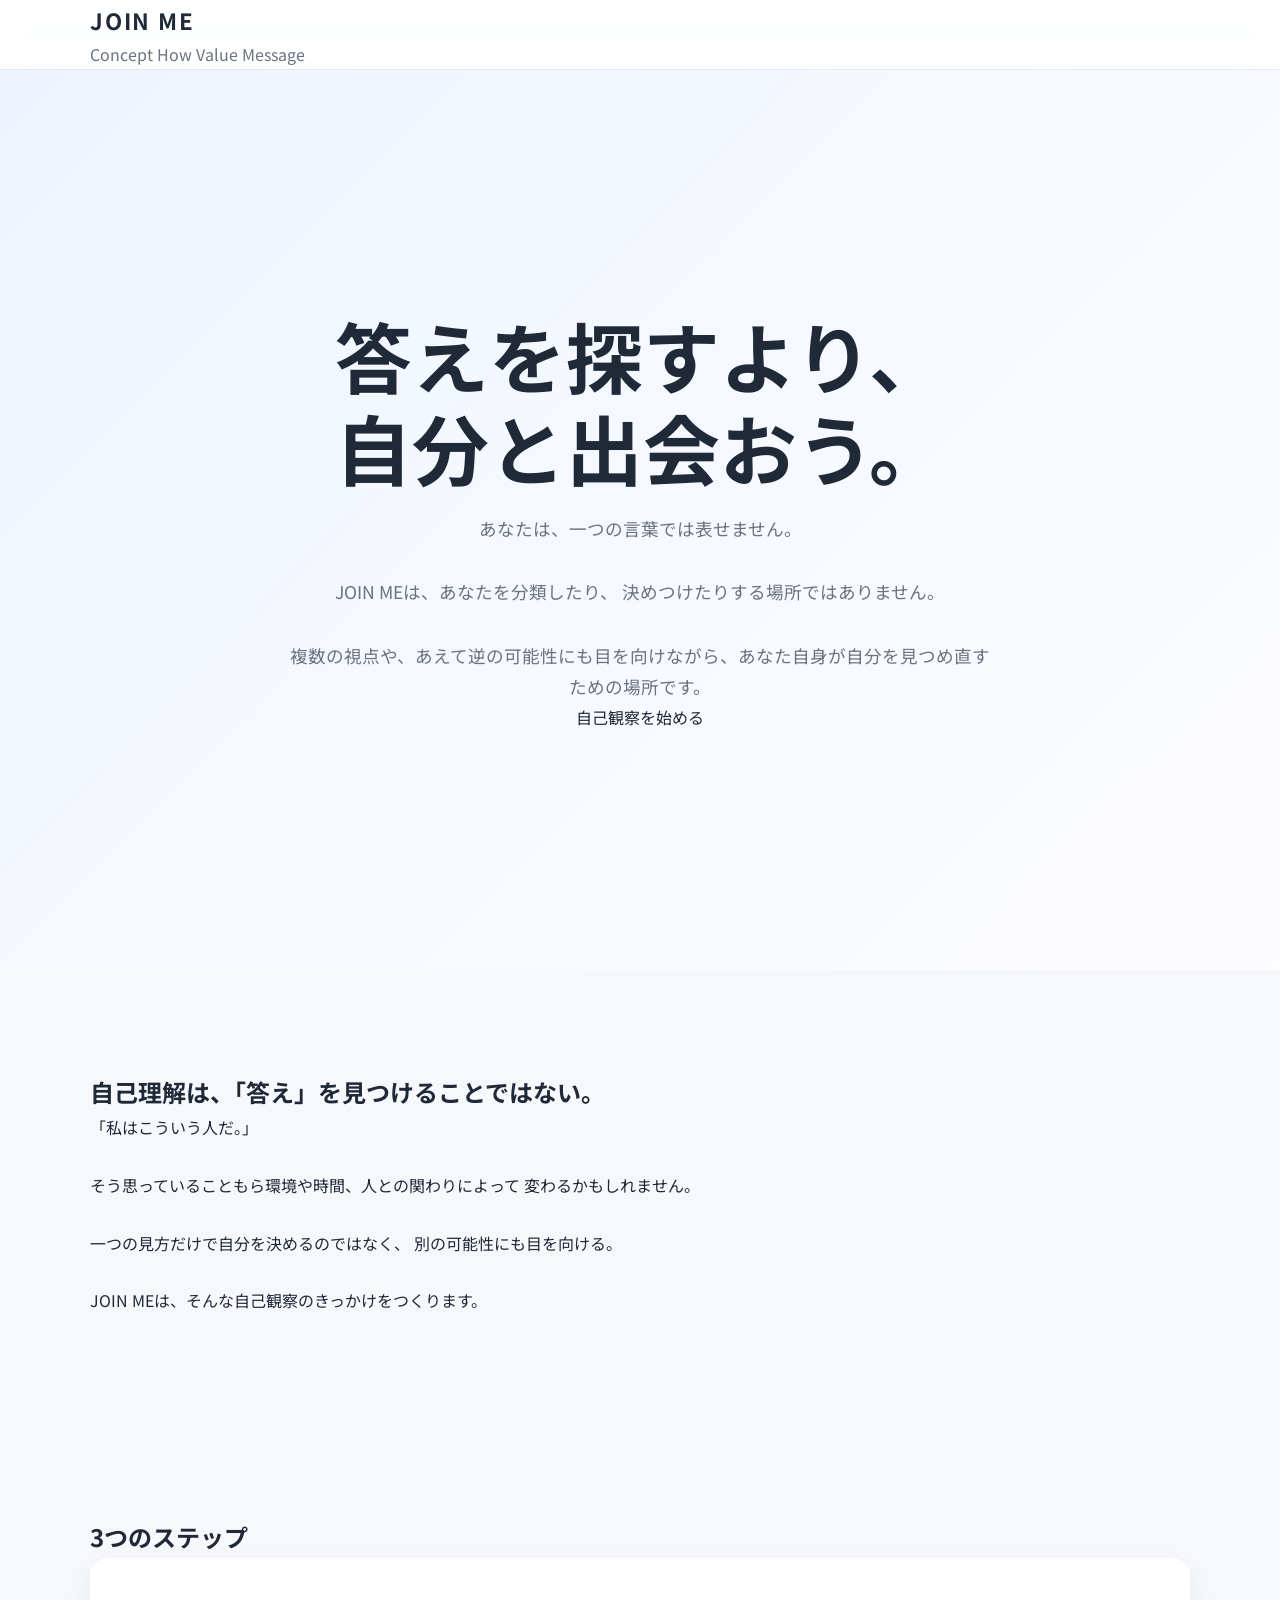
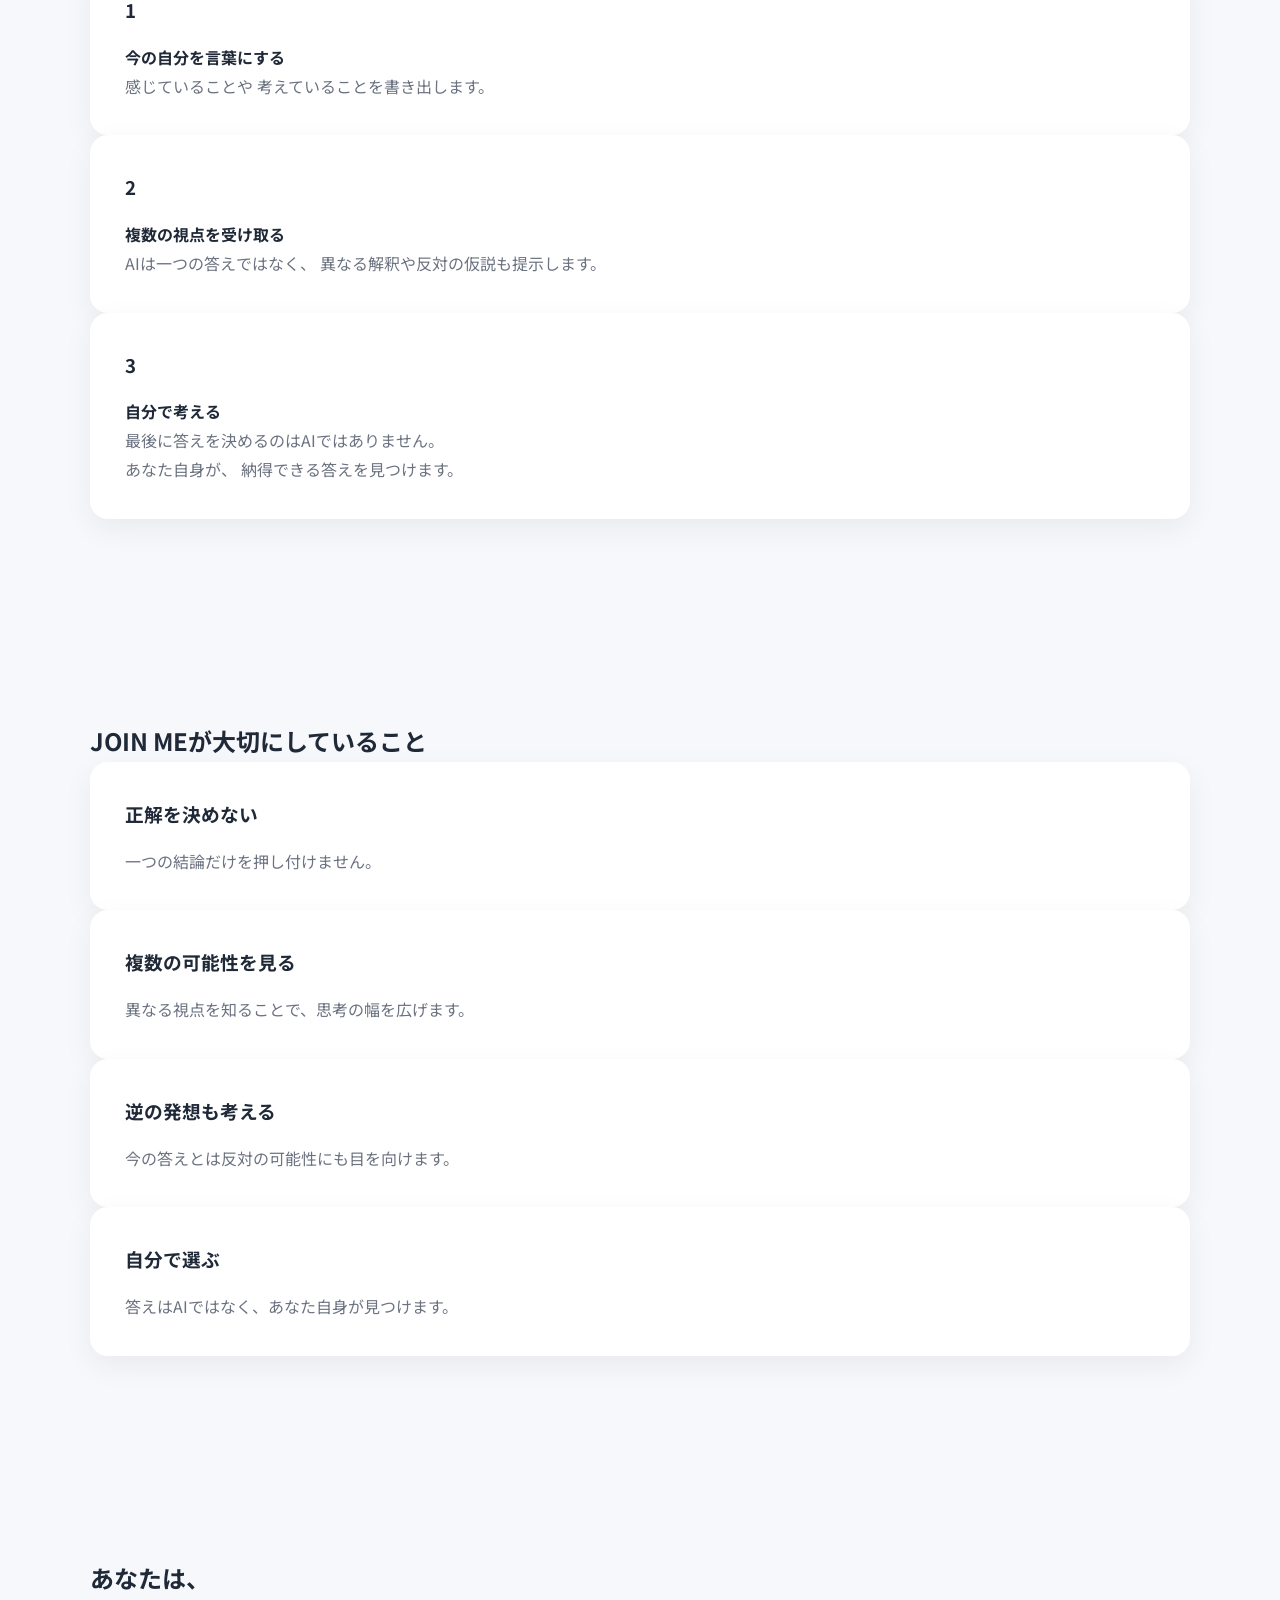
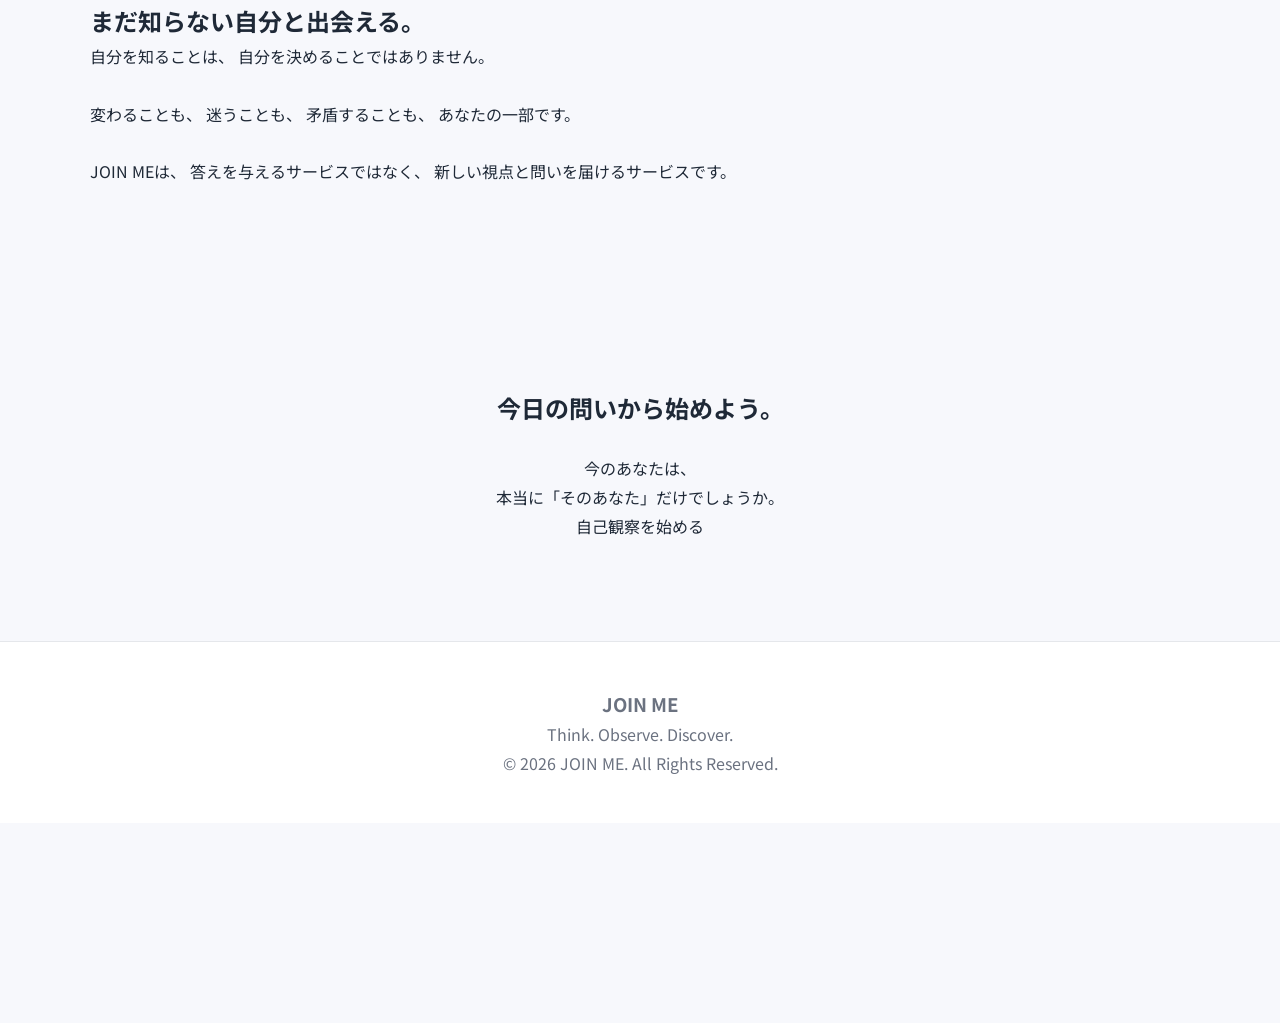
==== commit 711d8c86: "Update index.html" ====
--- a/index.html
+++ b/index.html
@@ -13,7 +13,8 @@
 
   <link rel="stylesheet" href="style.css">
 </head>
-    <script src="script.js"></script>
+  
+ <script src="script.js"></script>
 </body>
 </html>
 
@@ -43,16 +44,13 @@
 
       あなたは、一つの言葉では表せません。<br><br>
 
-      JOIN MEは、
-      あなたを分類したり、
-      決めつけたりする場所ではありません。<br><br>
-
-      複数の視点や、
-      あえて逆の可能性にも目を向けながら、
-      あなた自身が自分を見つめ直すための場所です。
-
-    </p>
-
+      JOIN MEは、あなたを分類したり、 決めつけたりする場所ではありません。<br><br>
+
+      複数の視点や、あえて逆の可能性にも目を向けながら、あなた自身が自分を見つめ直すための場所です。
+
+    </p>
+
+   
     <a href="#concept" class="cta-button">
       自己観察を始める
     </a>
@@ -71,15 +69,11 @@
 
       「私はこういう人だ。」<br><br>
 
-      そう思っていることも、
-      環境や時間、人との関わりによって
-      変わるかもしれません。<br><br>
-
-      一つの見方だけで自分を決めるのではなく、
-      別の可能性にも目を向ける。<br><br>
-
-      JOIN MEは、
-      そんな自己観察のきっかけをつくります。
+      そう思っていることもら環境や時間、人との関わりによって 変わるかもしれません。<br><br>
+
+      一つの見方だけで自分を決めるのではなく、 別の可能性にも目を向ける。<br><br>
+
+      JOIN MEは、そんな自己観察のきっかけをつくります。
 
     </p>
 
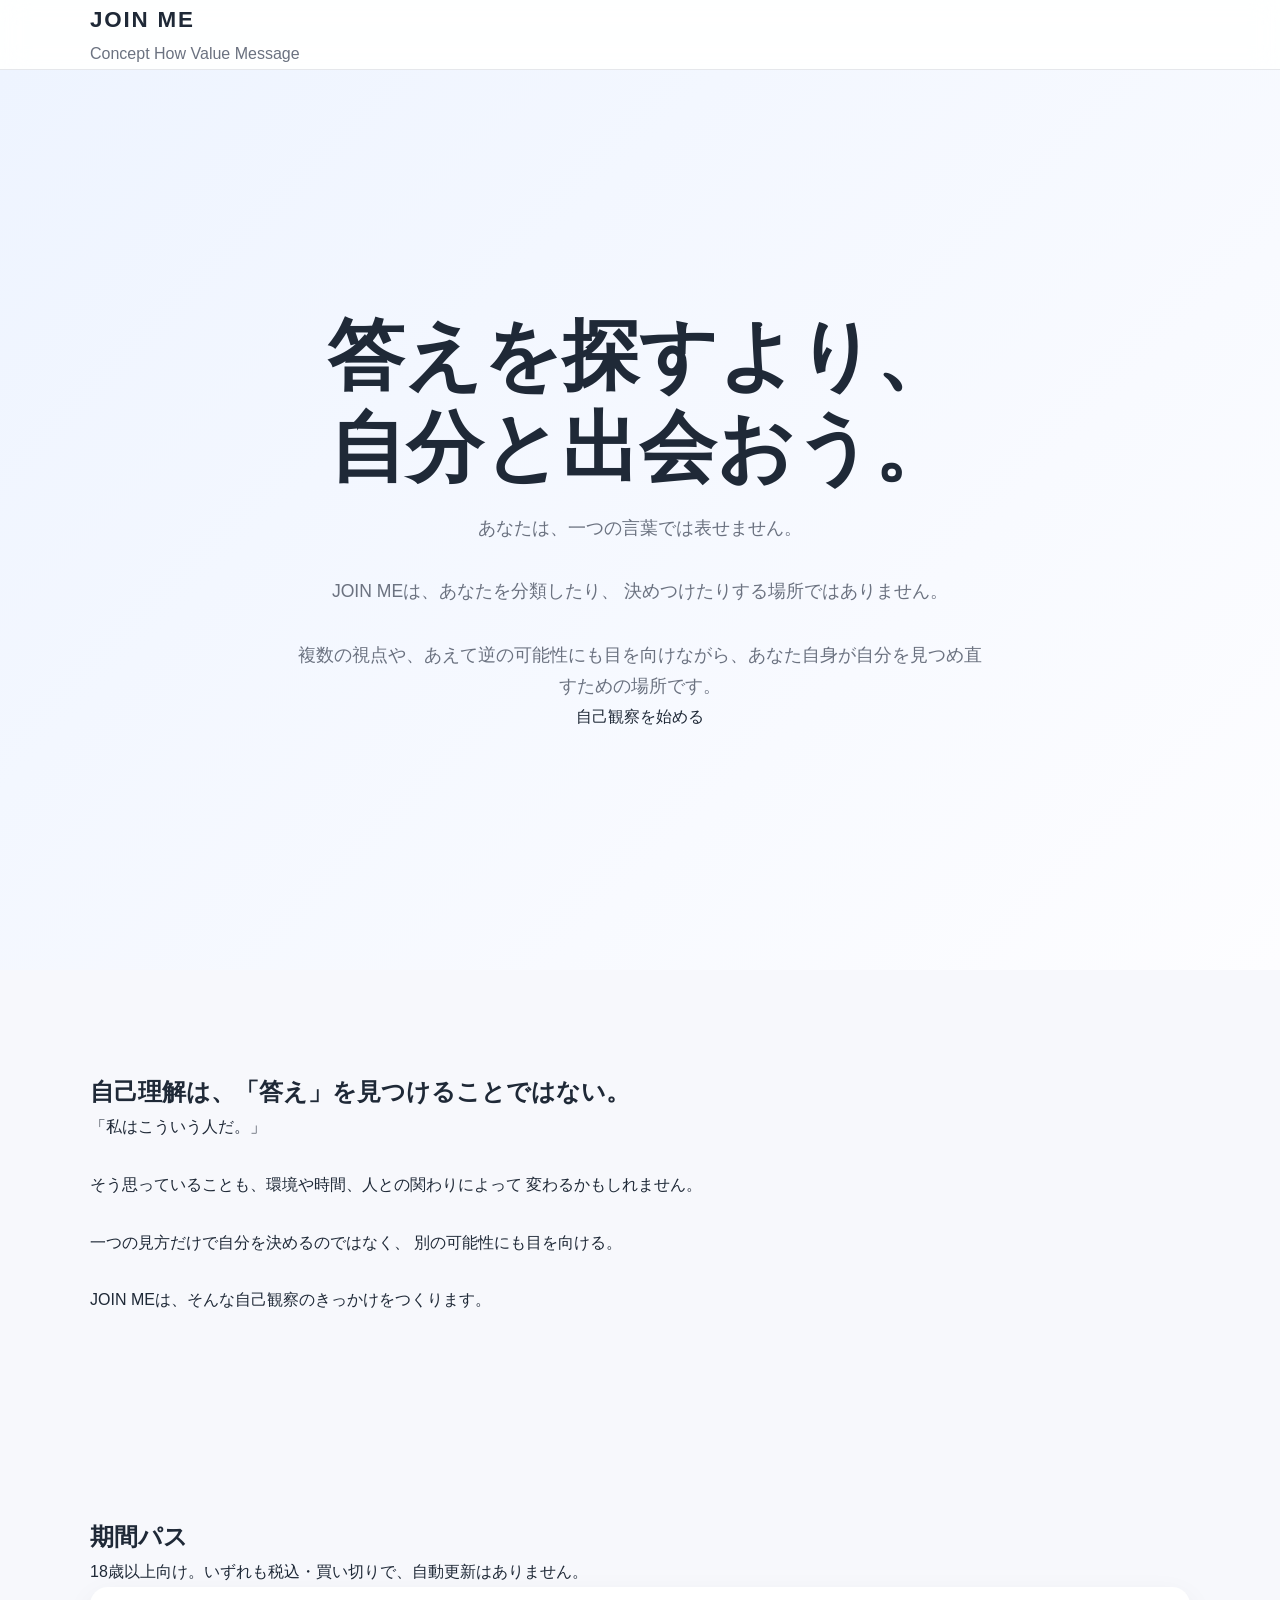
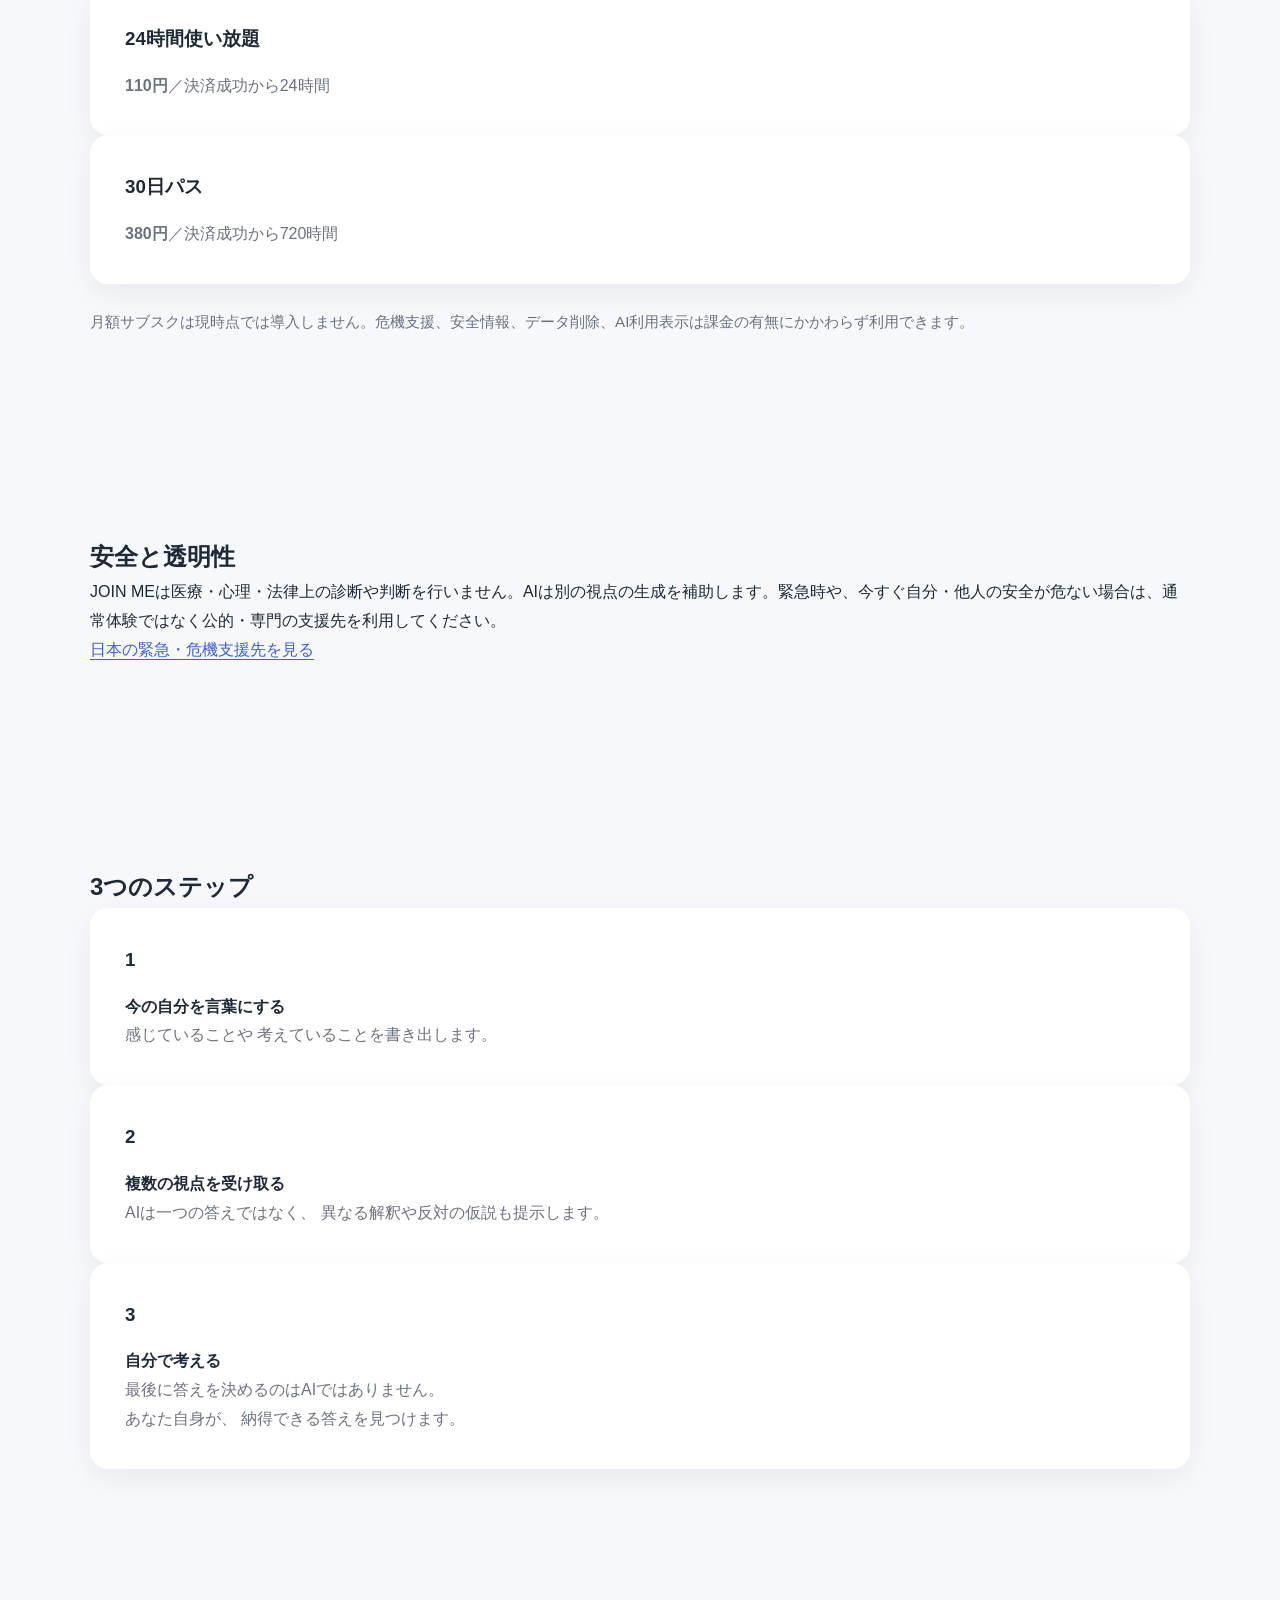
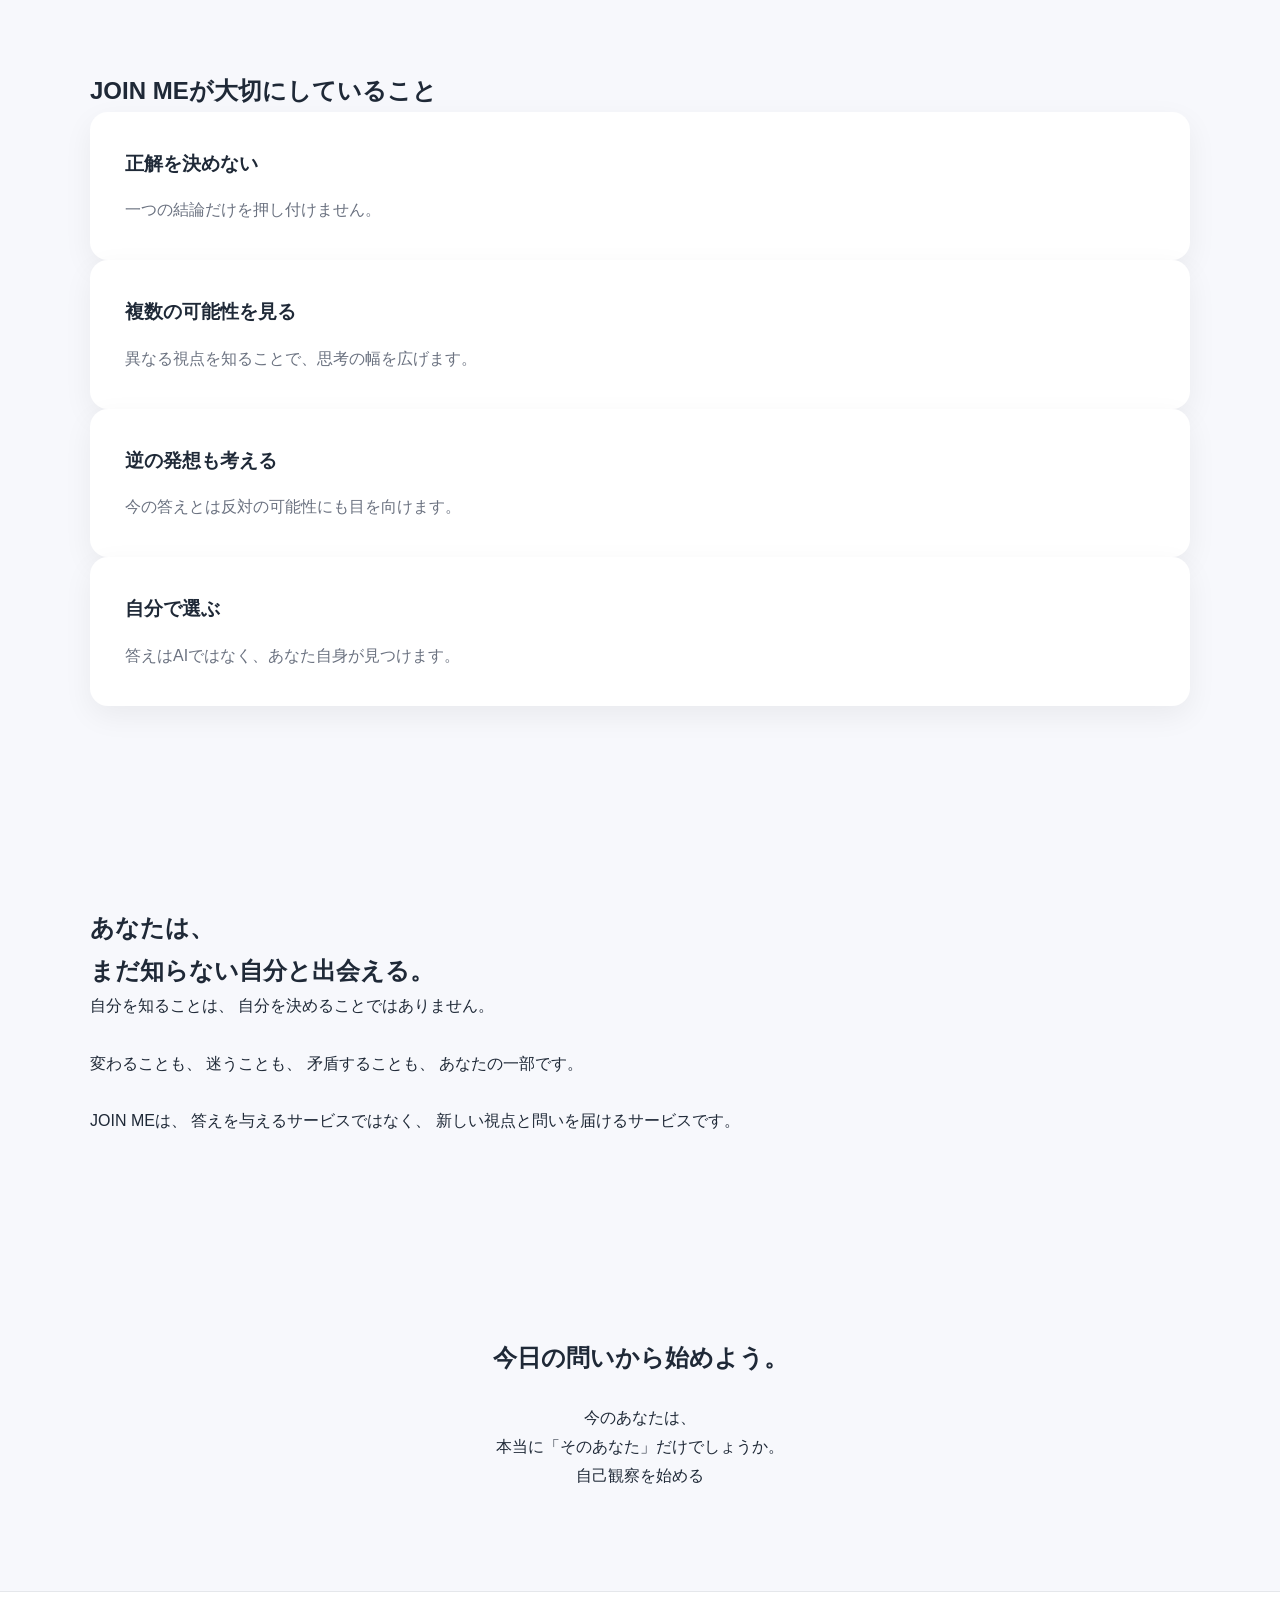
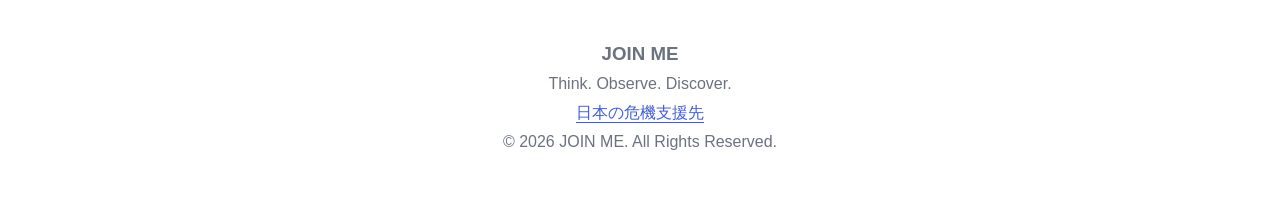
==== commit de840c0d: "Add Japan fail-closed launch readiness safeguards" ====
--- a/index.html
+++ b/index.html
@@ -6,17 +6,12 @@
   <title>JOIN ME | 答えを探すより、自分と出会おう。</title>
 
   <meta name="description" content="JOIN MEは、正解を決めつけず、複数の視点から自己理解を深めるための自己観察サービスです。">
-
-  <link rel="preconnect" href="https://fonts.googleapis.com">
-  <link rel="preconnect" href="https://fonts.gstatic.com" crossorigin>
-  <link href="https://fonts.googleapis.com/css2?family=Noto+Sans+JP:wght@300;400;500;700&display=swap" rel="stylesheet">
+  <meta name="referrer" content="no-referrer">
 
   <link rel="stylesheet" href="style.css">
 </head>
-  
- <script src="script.js"></script>
-</body>
-</html>
+
+<body>
 
 <header class="header">
   <div class="container">
@@ -69,7 +64,7 @@
 
       「私はこういう人だ。」<br><br>
 
-      そう思っていることもら環境や時間、人との関わりによって 変わるかもしれません。<br><br>
+      そう思っていることも、環境や時間、人との関わりによって 変わるかもしれません。<br><br>
 
       一つの見方だけで自分を決めるのではなく、 別の可能性にも目を向ける。<br><br>
 
@@ -79,6 +74,32 @@
 
   </div>
 
+</section>
+
+<section id="pricing" class="section">
+  <div class="container">
+    <h2>期間パス</h2>
+    <p>18歳以上向け。いずれも税込・買い切りで、自動更新はありません。</p>
+    <div class="cards">
+      <div class="card">
+        <h3>24時間使い放題</h3>
+        <p><strong>110円</strong>／決済成功から24時間</p>
+      </div>
+      <div class="card">
+        <h3>30日パス</h3>
+        <p><strong>380円</strong>／決済成功から720時間</p>
+      </div>
+    </div>
+    <p class="note">月額サブスクは現時点では導入しません。危機支援、安全情報、データ削除、AI利用表示は課金の有無にかかわらず利用できます。</p>
+  </div>
+</section>
+
+<section id="safety" class="section alt">
+  <div class="container">
+    <h2>安全と透明性</h2>
+    <p>JOIN MEは医療・心理・法律上の診断や判断を行いません。AIは別の視点の生成を補助します。緊急時や、今すぐ自分・他人の安全が危ない場合は、通常体験ではなく公的・専門の支援先を利用してください。</p>
+    <p><a class="text-link" href="support-jp.html">日本の緊急・危機支援先を見る</a></p>
+  </div>
 </section>
 
 <section id="how" class="section alt">
@@ -201,8 +222,7 @@
     </a>
 
   </div>
-
-<section id="concept">
+</section>
 
 <footer>
 
@@ -210,11 +230,13 @@
 
   <p>Think. Observe. Discover.</p>
 
+  <p><a class="text-link" href="support-jp.html">日本の危機支援先</a></p>
+
   <p>© 2026 JOIN ME. All Rights Reserved.</p>
 
 </footer>
 
-<script src="script.js"></script>
+<script src="script.js" defer></script>
 
 </body>
 </html>
--- a/style.css
+++ b/style.css
@@ -41,6 +41,64 @@
   line-height:1.8;
 }
 
+.note{
+  margin-top:24px;
+  color:var(--sub);
+  font-size:.95rem;
+}
+
+.text-link{
+  color:var(--accent-dark);
+  text-decoration:underline;
+  text-underline-offset:4px;
+}
+
+.support-page{
+  padding:72px 0 100px;
+}
+
+.support-page h1{
+  margin:24px 0;
+  font-size:clamp(2rem,6vw,3.4rem);
+  line-height:1.25;
+}
+
+.support-group{
+  padding:38px 0 8px;
+}
+
+.support-group h2{
+  margin-bottom:20px;
+}
+
+.urgent{
+  padding:20px;
+  border-left:5px solid #b42318;
+  border-radius:8px;
+  background:#fff0f0;
+  color:#7a1410;
+}
+
+.call-link{
+  display:inline-block;
+  margin:10px 0;
+  color:var(--accent-dark);
+  font-size:1.25rem;
+  font-weight:700;
+  text-decoration:underline;
+  text-underline-offset:4px;
+}
+
+.source-list{
+  padding-left:1.4rem;
+}
+
+.source-list a{
+  color:var(--accent-dark);
+  text-decoration:underline;
+  text-underline-offset:3px;
+}
+
 img{
   max-width:100%;
   display:block;
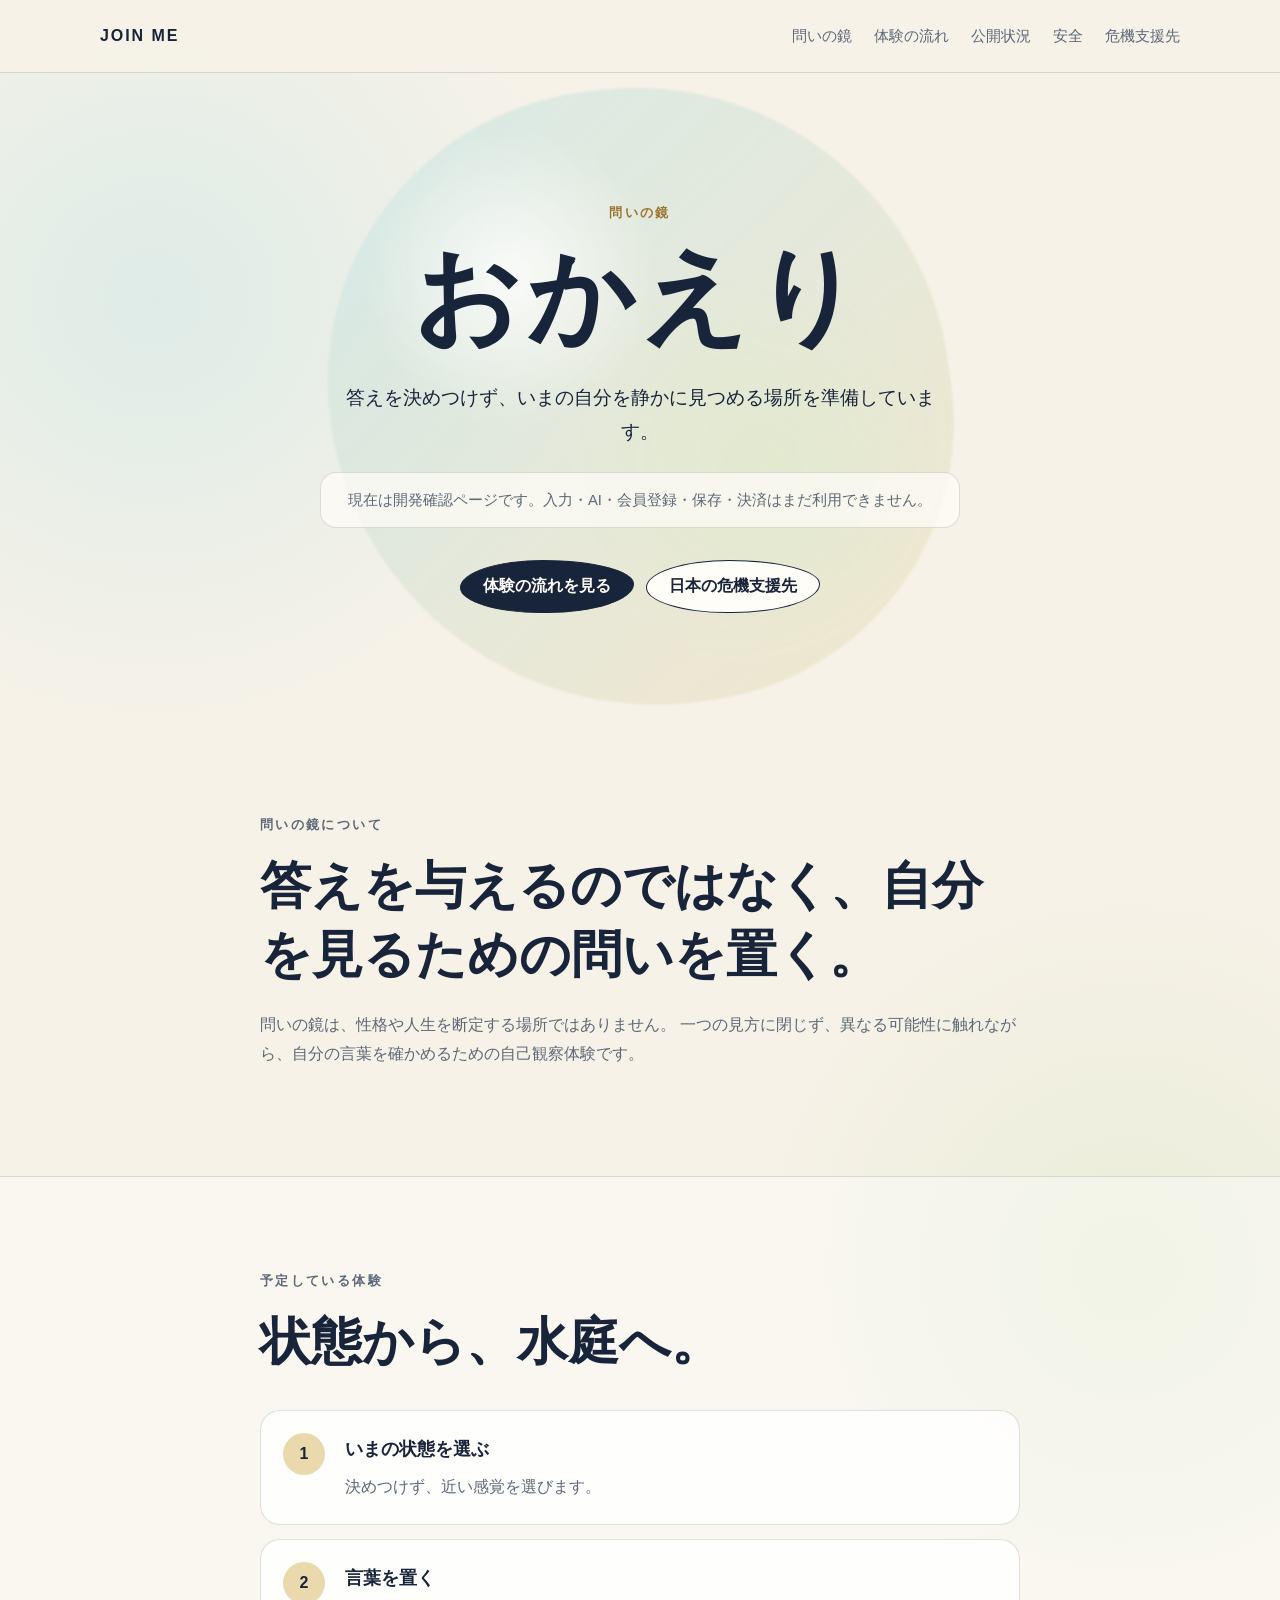
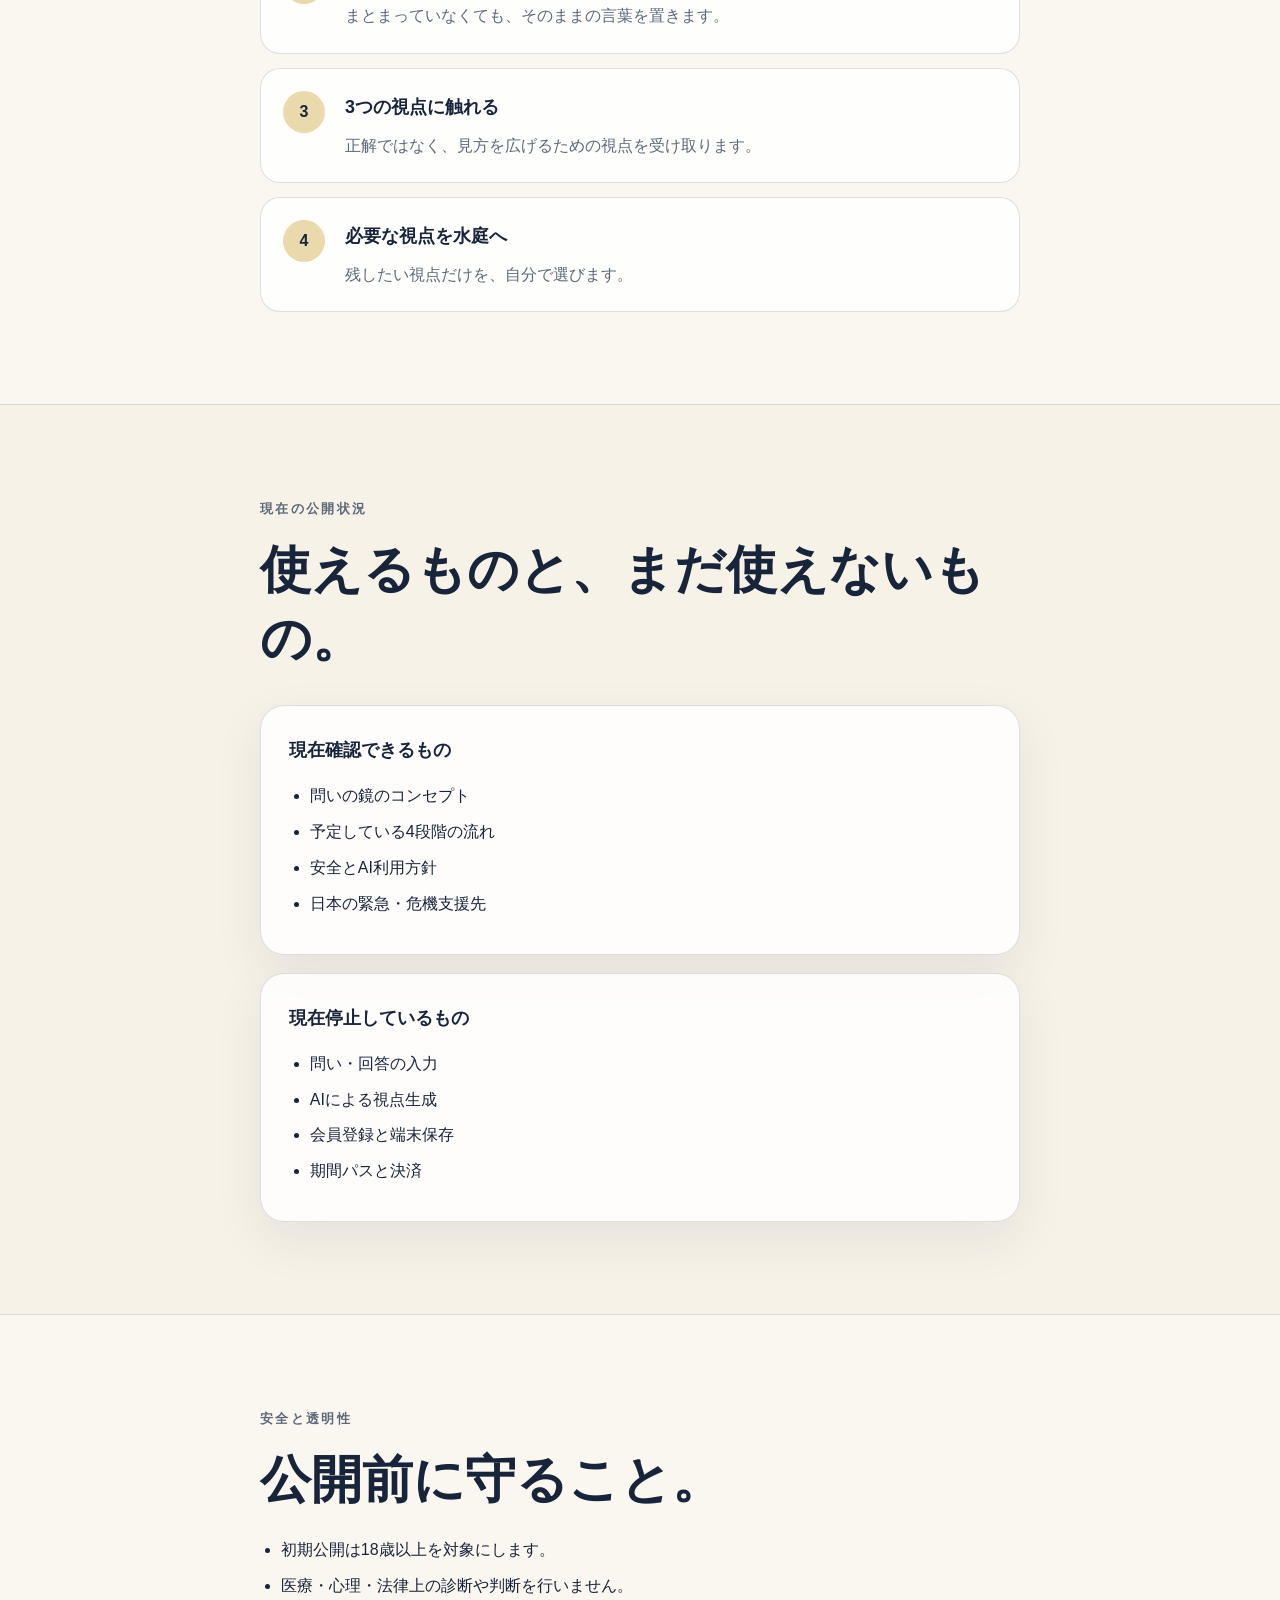
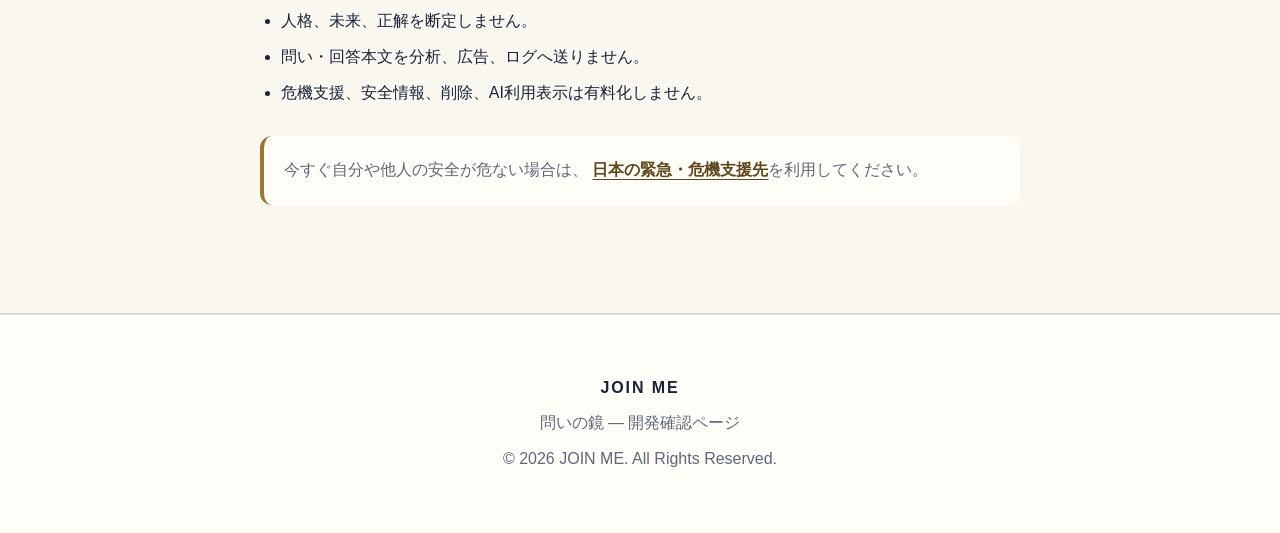
==== commit 6a8186a9: "Clean up legacy GitHub Pages baseline" ====
--- a/index.html
+++ b/index.html
@@ -2,241 +2,139 @@
 <html lang="ja">
 <head>
   <meta charset="UTF-8">
+  <meta http-equiv="Content-Security-Policy" content="default-src 'self'; base-uri 'none'; form-action 'none'; object-src 'none'; script-src 'self'; style-src 'self'; img-src 'self' data:; font-src 'self'; connect-src 'none'; media-src 'none'; manifest-src 'self'; worker-src 'none'; upgrade-insecure-requests">
   <meta name="viewport" content="width=device-width, initial-scale=1.0">
-  <title>JOIN ME | 答えを探すより、自分と出会おう。</title>
-
-  <meta name="description" content="JOIN MEは、正解を決めつけず、複数の視点から自己理解を深めるための自己観察サービスです。">
+  <meta name="description" content="問いの鏡は、自分を決めつけず、いまの状態と言葉を見つめるための自己観察プロダクトです。">
   <meta name="referrer" content="no-referrer">
-
+  <title>問いの鏡 | JOIN ME</title>
   <link rel="stylesheet" href="style.css">
 </head>
+<body>
+  <header class="site-header">
+    <div class="container header-inner">
+      <a class="brand" href="index.html" aria-label="JOIN ME トップ">JOIN ME</a>
+      <button class="menu-toggle" type="button" aria-expanded="false" aria-controls="site-menu">
+        メニュー
+      </button>
+      <nav id="site-menu" class="site-nav" aria-label="メインメニュー">
+        <a href="#about">問いの鏡</a>
+        <a href="#flow">体験の流れ</a>
+        <a href="#status">公開状況</a>
+        <a href="#safety">安全</a>
+        <a href="support-jp.html">危機支援先</a>
+      </nav>
+    </div>
+  </header>
 
-<body>
+  <main>
+    <section class="hero" aria-labelledby="hero-title">
+      <div class="water-orb" aria-hidden="true"></div>
+      <div class="container hero-content">
+        <p class="eyebrow">問いの鏡</p>
+        <h1 id="hero-title">おかえり</h1>
+        <p class="hero-copy">
+          答えを決めつけず、いまの自分を静かに見つめる場所を準備しています。
+        </p>
+        <p class="release-note">
+          現在は開発確認ページです。入力・AI・会員登録・保存・決済はまだ利用できません。
+        </p>
+        <div class="hero-actions">
+          <a class="button primary-button" href="#flow">体験の流れを見る</a>
+          <a class="button secondary-button" href="support-jp.html">日本の危機支援先</a>
+        </div>
+      </div>
+    </section>
 
-<header class="header">
-  <div class="container">
-    <div class="logo">JOIN ME</div>
-
-    <nav>
-      <a href="#concept">Concept</a>
-      <a href="#how">How</a>
-      <a href="#value">Value</a>
-      <a href="#message">Message</a>
-    </nav>
-  </div>
-</header>
-
-<section class="hero">
-
-  <div class="hero-content">
-
-    <h1>
-      答えを探すより、<br>
-      自分と出会おう。
-    </h1>
-
-    <p>
-
-      あなたは、一つの言葉では表せません。<br><br>
-
-      JOIN MEは、あなたを分類したり、 決めつけたりする場所ではありません。<br><br>
-
-      複数の視点や、あえて逆の可能性にも目を向けながら、あなた自身が自分を見つめ直すための場所です。
-
-    </p>
-
-   
-    <a href="#concept" class="cta-button">
-      自己観察を始める
-    </a>
-
-  </div>
-
-</section>
-
-<section id="concept" class="section">
-
-  <div class="container">
-
-    <h2>自己理解は、「答え」を見つけることではない。</h2>
-
-    <p>
-
-      「私はこういう人だ。」<br><br>
-
-      そう思っていることも、環境や時間、人との関わりによって 変わるかもしれません。<br><br>
-
-      一つの見方だけで自分を決めるのではなく、 別の可能性にも目を向ける。<br><br>
-
-      JOIN MEは、そんな自己観察のきっかけをつくります。
-
-    </p>
-
-  </div>
-
-</section>
-
-<section id="pricing" class="section">
-  <div class="container">
-    <h2>期間パス</h2>
-    <p>18歳以上向け。いずれも税込・買い切りで、自動更新はありません。</p>
-    <div class="cards">
-      <div class="card">
-        <h3>24時間使い放題</h3>
-        <p><strong>110円</strong>／決済成功から24時間</p>
-      </div>
-      <div class="card">
-        <h3>30日パス</h3>
-        <p><strong>380円</strong>／決済成功から720時間</p>
-      </div>
-    </div>
-    <p class="note">月額サブスクは現時点では導入しません。危機支援、安全情報、データ削除、AI利用表示は課金の有無にかかわらず利用できます。</p>
-  </div>
-</section>
-
-<section id="safety" class="section alt">
-  <div class="container">
-    <h2>安全と透明性</h2>
-    <p>JOIN MEは医療・心理・法律上の診断や判断を行いません。AIは別の視点の生成を補助します。緊急時や、今すぐ自分・他人の安全が危ない場合は、通常体験ではなく公的・専門の支援先を利用してください。</p>
-    <p><a class="text-link" href="support-jp.html">日本の緊急・危機支援先を見る</a></p>
-  </div>
-</section>
-
-<section id="how" class="section alt">
-
-  <div class="container">
-
-    <h2>3つのステップ</h2>
-
-    <div class="cards">
-
-      <div class="card">
-        <h3>1</h3>
-        <h4>今の自分を言葉にする</h4>
+    <section id="about" class="content-section">
+      <div class="container narrow">
+        <p class="eyebrow">問いの鏡について</p>
+        <h2>答えを与えるのではなく、自分を見るための問いを置く。</h2>
         <p>
-          感じていることや
-          考えていることを書き出します。
+          問いの鏡は、性格や人生を断定する場所ではありません。
+          一つの見方に閉じず、異なる可能性に触れながら、自分の言葉を確かめるための自己観察体験です。
         </p>
       </div>
+    </section>
 
-      <div class="card">
-        <h3>2</h3>
-        <h4>複数の視点を受け取る</h4>
-        <p>
-          AIは一つの答えではなく、
-          異なる解釈や反対の仮説も提示します。
+    <section id="flow" class="content-section tinted-section">
+      <div class="container narrow">
+        <p class="eyebrow">予定している体験</p>
+        <h2>状態から、水庭へ。</h2>
+        <ol class="flow-list">
+          <li>
+            <span class="step-number">1</span>
+            <div><h3>いまの状態を選ぶ</h3><p>決めつけず、近い感覚を選びます。</p></div>
+          </li>
+          <li>
+            <span class="step-number">2</span>
+            <div><h3>言葉を置く</h3><p>まとまっていなくても、そのままの言葉を置きます。</p></div>
+          </li>
+          <li>
+            <span class="step-number">3</span>
+            <div><h3>3つの視点に触れる</h3><p>正解ではなく、見方を広げるための視点を受け取ります。</p></div>
+          </li>
+          <li>
+            <span class="step-number">4</span>
+            <div><h3>必要な視点を水庭へ</h3><p>残したい視点だけを、自分で選びます。</p></div>
+          </li>
+        </ol>
+      </div>
+    </section>
+
+    <section id="status" class="content-section">
+      <div class="container narrow">
+        <p class="eyebrow">現在の公開状況</p>
+        <h2>使えるものと、まだ使えないもの。</h2>
+        <div class="cards">
+          <article class="card">
+            <h3>現在確認できるもの</h3>
+            <ul class="status-list">
+              <li>問いの鏡のコンセプト</li>
+              <li>予定している4段階の流れ</li>
+              <li>安全とAI利用方針</li>
+              <li>日本の緊急・危機支援先</li>
+            </ul>
+          </article>
+          <article class="card">
+            <h3>現在停止しているもの</h3>
+            <ul class="status-list">
+              <li>問い・回答の入力</li>
+              <li>AIによる視点生成</li>
+              <li>会員登録と端末保存</li>
+              <li>期間パスと決済</li>
+            </ul>
+          </article>
+        </div>
+      </div>
+    </section>
+
+    <section id="safety" class="content-section tinted-section">
+      <div class="container narrow">
+        <p class="eyebrow">安全と透明性</p>
+        <h2>公開前に守ること。</h2>
+        <ul class="safety-list">
+          <li>初期公開は18歳以上を対象にします。</li>
+          <li>医療・心理・法律上の診断や判断を行いません。</li>
+          <li>人格、未来、正解を断定しません。</li>
+          <li>問い・回答本文を分析、広告、ログへ送りません。</li>
+          <li>危機支援、安全情報、削除、AI利用表示は有料化しません。</li>
+        </ul>
+        <p class="safety-link">
+          今すぐ自分や他人の安全が危ない場合は、
+          <a href="support-jp.html">日本の緊急・危機支援先</a>を利用してください。
         </p>
       </div>
+    </section>
+  </main>
 
-      <div class="card">
-        <h3>3</h3>
-        <h4>自分で考える</h4>
-        <p>
-          最後に答えを決めるのはAIではありません。<br>
-          あなた自身が、
-          納得できる答えを見つけます。
-        </p>
-      </div>
+  <footer class="site-footer">
+    <div class="container narrow">
+      <p class="brand">JOIN ME</p>
+      <p>問いの鏡 — 開発確認ページ</p>
+      <p>© 2026 JOIN ME. All Rights Reserved.</p>
+    </div>
+  </footer>
 
-    </div>
-
-  </div>
-
-</section>
-
-<section id="value" class="section">
-
-  <div class="container">
-
-    <h2>JOIN MEが大切にしていること</h2>
-
-    <div class="cards">
-
-      <div class="card">
-        <h3>正解を決めない</h3>
-        <p>一つの結論だけを押し付けません。</p>
-      </div>
-
-      <div class="card">
-        <h3>複数の可能性を見る</h3>
-        <p>異なる視点を知ることで、思考の幅を広げます。</p>
-      </div>
-
-      <div class="card">
-        <h3>逆の発想も考える</h3>
-        <p>今の答えとは反対の可能性にも目を向けます。</p>
-      </div>
-
-      <div class="card">
-        <h3>自分で選ぶ</h3>
-        <p>答えはAIではなく、あなた自身が見つけます。</p>
-      </div>
-
-    </div>
-
-  </div>
-
-</section>
-
-<section id="message" class="section alt">
-
-  <div class="container">
-
-    <h2>あなたは、<br>まだ知らない自分と出会える。</h2>
-
-    <p>
-
-      自分を知ることは、
-      自分を決めることではありません。<br><br>
-
-      変わることも、
-      迷うことも、
-      矛盾することも、
-      あなたの一部です。<br><br>
-
-      JOIN MEは、
-      答えを与えるサービスではなく、
-      新しい視点と問いを届けるサービスです。
-
-    </p>
-
-  </div>
-
-</section>
-
-<section class="cta">
-
-  <div class="container">
-
-    <h2>今日の問いから始めよう。</h2>
-
-    <p>
-
-      今のあなたは、<br>
-      本当に「そのあなた」だけでしょうか。
-
-    </p>
-
-    <a href="#concept" class="cta-button">
-       自己観察を始める
-    </a>
-
-  </div>
-</section>
-
-<footer>
-
-  <h3>JOIN ME</h3>
-
-  <p>Think. Observe. Discover.</p>
-
-  <p><a class="text-link" href="support-jp.html">日本の危機支援先</a></p>
-
-  <p>© 2026 JOIN ME. All Rights Reserved.</p>
-
-</footer>
-
-<script src="script.js" defer></script>
-
+  <script src="script.js" defer></script>
 </body>
 </html>
--- a/style.css
+++ b/style.css
@@ -1,370 +1,428 @@
-/* ===================================
-   JOIN ME - Version1 Official CSS
-=================================== */
-
-:root{
-  --bg:#f7f8fc;
-  --surface:#ffffff;
-  --text:#1f2937;
-  --sub:#6b7280;
-  --line:#e5e7eb;
-  --accent:#5b7cfa;
-  --accent-dark:#3f5de0;
-
-  --radius:18px;
-
-  --shadow:
-    0 10px 30px rgba(0,0,0,.06);
-
-  --max:1100px;
-}
-
-*{
-  margin:0;
-  padding:0;
-  box-sizing:border-box;
-}
-
-html{
-  scroll-behavior:smooth;
-}
-
-body{
-  font-family:
-    "Noto Sans JP",
-    -apple-system,
-    BlinkMacSystemFont,
-    sans-serif;
-
-  background:var(--bg);
-  color:var(--text);
-  line-height:1.8;
-}
-
-.note{
-  margin-top:24px;
-  color:var(--sub);
-  font-size:.95rem;
-}
-
-.text-link{
-  color:var(--accent-dark);
-  text-decoration:underline;
-  text-underline-offset:4px;
-}
-
-.support-page{
-  padding:72px 0 100px;
-}
-
-.support-page h1{
-  margin:24px 0;
-  font-size:clamp(2rem,6vw,3.4rem);
-  line-height:1.25;
-}
-
-.support-group{
-  padding:38px 0 8px;
-}
-
-.support-group h2{
-  margin-bottom:20px;
-}
-
-.urgent{
-  padding:20px;
-  border-left:5px solid #b42318;
-  border-radius:8px;
-  background:#fff0f0;
-  color:#7a1410;
-}
-
-.call-link{
-  display:inline-block;
-  margin:10px 0;
-  color:var(--accent-dark);
-  font-size:1.25rem;
-  font-weight:700;
-  text-decoration:underline;
-  text-underline-offset:4px;
-}
-
-.source-list{
-  padding-left:1.4rem;
-}
-
-.source-list a{
-  color:var(--accent-dark);
-  text-decoration:underline;
-  text-underline-offset:3px;
-}
-
-img{
-  max-width:100%;
-  display:block;
-}
-
-a{
-  color:inherit;
-  text-decoration:none;
-}
-
-.container{
-  width:min(92%, var(--max));
-  margin:auto;
-}
-
-/* =====================
- Header
-===================== */
-
-header{
-  position:sticky;
-  top:0;
-  z-index:100;
-
-  backdrop-filter:blur(14px);
-
+:root {
+  --background: #f7f2e8;
+  --surface: rgba(255, 255, 255, 0.82);
+  --surface-strong: #fffdf8;
+  --text: #18243a;
+  --muted: #5d6878;
+  --line: rgba(24, 36, 58, 0.14);
+  --accent: #9b7430;
+  --accent-soft: #ead9ad;
+  --water: #cfe8e7;
+  --leaf: #dce8c9;
+  --danger: #8f2929;
+  --danger-soft: #fff0ee;
+  --radius: 24px;
+  --shadow: 0 18px 50px rgba(24, 36, 58, 0.08);
+  --content-width: 1080px;
+  --reading-width: 760px;
+}
+
+* {
+  box-sizing: border-box;
+}
+
+html {
+  scroll-behavior: smooth;
+}
+
+body {
+  margin: 0;
+  min-width: 320px;
   background:
-  rgba(255,255,255,.88);
-
-  border-bottom:1px solid var(--line);
-}
-
-.nav{
-  display:flex;
-  justify-content:space-between;
-  align-items:center;
-
-  height:72px;
-}
-
-.logo{
-  font-size:1.4rem;
-  font-weight:700;
-  letter-spacing:.08em;
-}
-
-nav ul{
-  display:flex;
-  gap:30px;
-  list-style:none;
-}
-
-nav a{
-  color:var(--sub);
-  transition:.3s;
-}
-
-nav a:hover{
-  color:var(--accent);
-}
-
-/* =====================
- Hero
-===================== */
-
-.hero{
-  min-height:100vh;
-
-  display:flex;
-  align-items:center;
-  justify-content:center;
-
-  text-align:center;
-
-  padding:80px 20px;
-
+    radial-gradient(circle at 12% 8%, rgba(207, 232, 231, 0.62), transparent 28rem),
+    radial-gradient(circle at 88% 34%, rgba(220, 232, 201, 0.52), transparent 25rem),
+    var(--background);
+  color: var(--text);
+  font-family: -apple-system, BlinkMacSystemFont, "Hiragino Sans", "Yu Gothic", "Noto Sans JP", sans-serif;
+  font-size: 16px;
+  line-height: 1.8;
+}
+
+button,
+a {
+  font: inherit;
+}
+
+a {
+  color: inherit;
+}
+
+a:focus-visible,
+button:focus-visible {
+  outline: 3px solid var(--accent);
+  outline-offset: 4px;
+}
+
+.container {
+  width: min(calc(100% - 40px), var(--content-width));
+  margin-inline: auto;
+}
+
+.narrow {
+  max-width: var(--reading-width);
+}
+
+.site-header {
+  position: sticky;
+  top: 0;
+  z-index: 20;
+  border-bottom: 1px solid var(--line);
+  background: rgba(247, 242, 232, 0.9);
+  backdrop-filter: blur(18px);
+}
+
+.header-inner {
+  min-height: 72px;
+  display: flex;
+  align-items: center;
+  justify-content: space-between;
+  gap: 20px;
+}
+
+.brand {
+  color: var(--text);
+  font-weight: 750;
+  letter-spacing: 0.12em;
+  text-decoration: none;
+}
+
+.menu-toggle {
+  display: none;
+  min-height: 44px;
+  padding: 8px 14px;
+  border: 1px solid var(--line);
+  border-radius: 999px;
+  background: var(--surface-strong);
+  color: var(--text);
+}
+
+.site-nav {
+  display: flex;
+  align-items: center;
+  gap: 22px;
+}
+
+.site-nav a {
+  color: var(--muted);
+  font-size: 0.92rem;
+  text-decoration: none;
+}
+
+.site-nav a:hover {
+  color: var(--text);
+}
+
+.hero {
+  position: relative;
+  min-height: 72svh;
+  display: grid;
+  place-items: center;
+  overflow: hidden;
+  padding: 110px 0 90px;
+}
+
+.water-orb {
+  position: absolute;
+  width: min(68vw, 620px);
+  aspect-ratio: 1;
+  border-radius: 48% 52% 46% 54%;
   background:
-  linear-gradient(
-      135deg,
-      #eef4ff,
-      #fdfdff
-  );
-}
-
-.hero h1{
-  font-size:clamp(2.4rem,6vw,4.8rem);
-  margin-bottom:20px;
-  line-height:1.2;
-}
-
-.hero p{
-  max-width:700px;
-  margin:auto;
-
-  color:var(--sub);
-  font-size:1.1rem;
-}
-
-.btn{
-  display:inline-block;
-
-  margin-top:45px;
-
-  padding:16px 38px;
-
-  border-radius:999px;
-
-  background:var(--accent);
-  color:white;
-
-  font-weight:700;
-
-  transition:.3s;
-}
-
-.btn:hover{
-  background:var(--accent-dark);
-  transform:translateY(-3px);
-}
-
-/* =====================
- Sections
-===================== */
-
-section{
-  padding:100px 0;
-}
-
-.section-title{
-  text-align:center;
-  margin-bottom:55px;
-}
-
-.section-title h2{
-  font-size:2.2rem;
-  margin-bottom:14px;
-}
-
-.section-title p{
-  color:var(--sub);
-}
-
-/* =====================
- Cards
-===================== */
-
-.grid{
-  display:grid;
-  grid-template-columns:
-  repeat(auto-fit,minmax(260px,1fr));
-
-  gap:28px;
-}
-
-.card{
-  background:var(--surface);
-
-  border-radius:var(--radius);
-
-  padding:35px;
-
-  box-shadow:var(--shadow);
-
-  transition:.3s;
-}
-
-.card:hover{
-  transform:translateY(-6px);
-}
-
-.card h3{
-  margin-bottom:16px;
-}
-
-.card p{
-  color:var(--sub);
-}
-
-/* =====================
- Message
-===================== */
-
-.message{
-  text-align:center;
-}
-
-.message p{
-  max-width:760px;
-  margin:auto;
-  color:var(--sub);
-}
-
-/* =====================
- CTA
-===================== */
-
-.cta{
-  text-align:center;
-}
-
-.cta h2{
-  margin-bottom:25px;
-}
-
-/* =====================
- Footer
-===================== */
-
-footer{
-  border-top:1px solid var(--line);
-
-  padding:45px 20px;
-
-  text-align:center;
-
-  color:var(--sub);
-
-  background:white;
-}
-
-/* =====================
- Fade Animation
-===================== */
-
-.fade{
-  opacity:0;
-  transform:translateY(40px);
-  transition:
-      opacity .9s ease,
-      transform .9s ease;
-}
-
-.fade.show{
-  opacity:1;
-  transform:none;
-}
-
-/* =====================
- Responsive
-===================== */
-
-@media(max-width:768px){
-
-nav ul{
-    display:none;
-}
-
-.hero{
-    min-height:auto;
-    padding:120px 20px 90px;
-}
-
-.hero h1{
-    font-size:2.5rem;
-}
-
-.section-title h2{
-    font-size:1.8rem;
-}
-
-.card{
-    padding:28px;
-}
-
-.btn{
-    width:100%;
-    max-width:320px;
-}
-}
+    radial-gradient(circle at 32% 28%, rgba(255, 255, 255, 0.92), transparent 24%),
+    radial-gradient(circle at 68% 64%, rgba(220, 232, 201, 0.88), transparent 34%),
+    linear-gradient(145deg, rgba(207, 232, 231, 0.92), rgba(234, 217, 173, 0.54));
+  filter: blur(1px);
+  opacity: 0.82;
+  transform: rotate(-8deg);
+}
+
+.hero-content {
+  position: relative;
+  z-index: 1;
+  max-width: 760px;
+  text-align: center;
+}
+
+.eyebrow {
+  margin: 0 0 14px;
+  color: var(--accent);
+  font-size: 0.82rem;
+  font-weight: 750;
+  letter-spacing: 0.18em;
+  text-transform: uppercase;
+}
+
+h1,
+h2,
+h3,
+p {
+  overflow-wrap: anywhere;
+}
+
+h1 {
+  margin: 0;
+  font-size: clamp(3rem, 12vw, 6.6rem);
+  font-weight: 650;
+  letter-spacing: 0.05em;
+  line-height: 1.08;
+}
+
+h2 {
+  margin: 0 0 22px;
+  font-size: clamp(1.9rem, 6vw, 3.2rem);
+  line-height: 1.35;
+}
+
+h3 {
+  margin: 0 0 8px;
+  font-size: 1.12rem;
+}
+
+.hero-copy {
+  max-width: 620px;
+  margin: 28px auto 0;
+  font-size: clamp(1rem, 2.6vw, 1.2rem);
+}
+
+.release-note {
+  max-width: 640px;
+  margin: 22px auto 0;
+  padding: 14px 18px;
+  border: 1px solid var(--line);
+  border-radius: 16px;
+  background: rgba(255, 253, 248, 0.72);
+  color: var(--muted);
+  font-size: 0.92rem;
+}
+
+.hero-actions {
+  margin-top: 32px;
+  display: flex;
+  flex-wrap: wrap;
+  justify-content: center;
+  gap: 12px;
+}
+
+.button {
+  min-height: 48px;
+  display: inline-flex;
+  align-items: center;
+  justify-content: center;
+  padding: 11px 22px;
+  border: 1px solid var(--text);
+  border-radius: 48% 52% 50% 46% / 52% 45% 55% 48%;
+  font-weight: 700;
+  text-decoration: none;
+}
+
+.primary-button {
+  background: var(--text);
+  color: var(--surface-strong);
+}
+
+.secondary-button {
+  background: var(--surface-strong);
+  color: var(--text);
+}
+
+.content-section {
+  scroll-margin-top: 90px;
+  padding: 92px 0;
+}
+
+.tinted-section {
+  border-block: 1px solid var(--line);
+  background: rgba(255, 255, 255, 0.38);
+}
+
+.content-section p {
+  color: var(--muted);
+}
+
+.flow-list {
+  display: grid;
+  gap: 14px;
+  margin: 34px 0 0;
+  padding: 0;
+  list-style: none;
+}
+
+.flow-list li {
+  display: grid;
+  grid-template-columns: 46px minmax(0, 1fr);
+  gap: 16px;
+  padding: 22px;
+  border: 1px solid var(--line);
+  border-radius: 20px;
+  background: var(--surface);
+}
+
+.flow-list p {
+  margin: 0;
+}
+
+.step-number {
+  width: 42px;
+  height: 42px;
+  display: grid;
+  place-items: center;
+  border-radius: 50%;
+  background: var(--accent-soft);
+  color: var(--text);
+  font-weight: 800;
+}
+
+.cards {
+  display: grid;
+  grid-template-columns: 1fr;
+  gap: 18px;
+  margin-top: 32px;
+}
+
+.card {
+  padding: 28px;
+  border: 1px solid var(--line);
+  border-radius: var(--radius);
+  background: var(--surface);
+  box-shadow: var(--shadow);
+}
+
+.status-list,
+.safety-list {
+  margin: 16px 0 0;
+  padding-left: 1.3rem;
+}
+
+.status-list li,
+.safety-list li {
+  margin: 7px 0;
+}
+
+.safety-link {
+  margin-top: 28px;
+  padding: 20px;
+  border-left: 4px solid var(--accent);
+  border-radius: 12px;
+  background: var(--surface-strong);
+}
+
+.safety-link a,
+.text-link,
+.source-list a,
+.call-link {
+  color: #5e471d;
+  font-weight: 700;
+  text-decoration-thickness: 1px;
+  text-underline-offset: 4px;
+}
+
+.site-footer {
+  padding: 52px 0;
+  border-top: 1px solid var(--line);
+  background: var(--surface-strong);
+  color: var(--muted);
+  text-align: center;
+}
+
+.site-footer p {
+  margin: 7px 0;
+}
+
+.support-page {
+  padding: 64px 0 96px;
+}
+
+.support-page h1 {
+  margin: 24px 0;
+  font-size: clamp(2rem, 8vw, 3.4rem);
+  line-height: 1.25;
+}
+
+.support-group {
+  padding: 34px 0 8px;
+}
+
+.support-group h2 {
+  margin-bottom: 18px;
+}
+
+.support-group p {
+  color: var(--muted);
+}
+
+.urgent {
+  padding: 20px;
+  border-left: 5px solid var(--danger);
+  border-radius: 12px;
+  background: var(--danger-soft);
+  color: #6d1e1e;
+}
+
+.call-link {
+  display: inline-block;
+  margin: 10px 0;
+  font-size: 1.2rem;
+}
+
+.source-list {
+  padding-left: 1.4rem;
+}
+
+.note {
+  margin-top: 24px;
+  color: var(--muted);
+  font-size: 0.92rem;
+}
+
+@media (max-width: 760px) {
+  .header-inner {
+    min-height: 66px;
+    flex-wrap: wrap;
+    padding-block: 10px;
+  }
+
+  .menu-toggle {
+    display: inline-flex;
+    align-items: center;
+  }
+
+  .site-nav {
+    width: 100%;
+    display: none;
+    padding: 6px 0 12px;
+  }
+
+  .site-nav.is-open {
+    display: grid;
+  }
+
+  .site-nav a {
+    min-height: 44px;
+    display: flex;
+    align-items: center;
+    padding: 8px 2px;
+    border-bottom: 1px solid var(--line);
+  }
+
+  .hero {
+    min-height: 70svh;
+    padding: 84px 0 72px;
+  }
+
+  .hero-actions {
+    display: grid;
+  }
+
+  .button {
+    width: 100%;
+  }
+
+  .content-section {
+    padding: 72px 0;
+  }
+}
+
+@media (prefers-reduced-motion: reduce) {
+  html {
+    scroll-behavior: auto;
+  }
+}
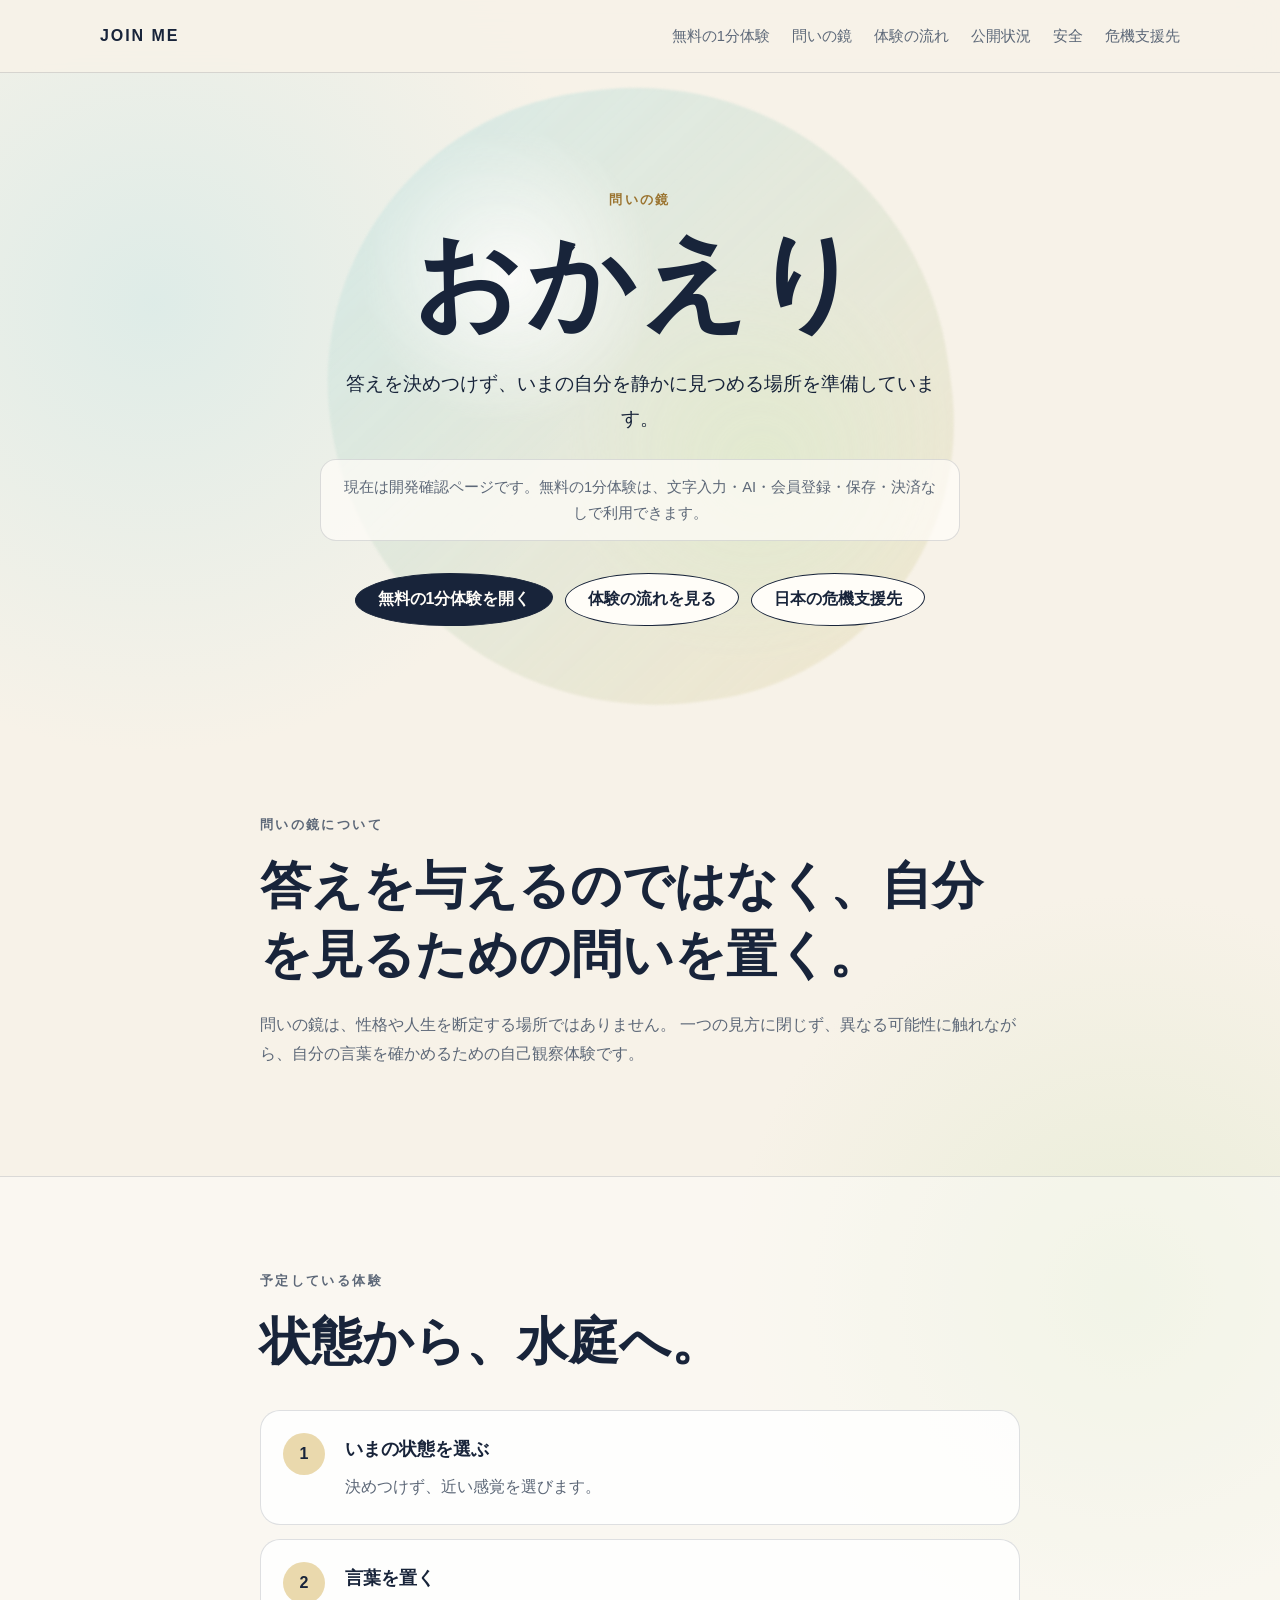
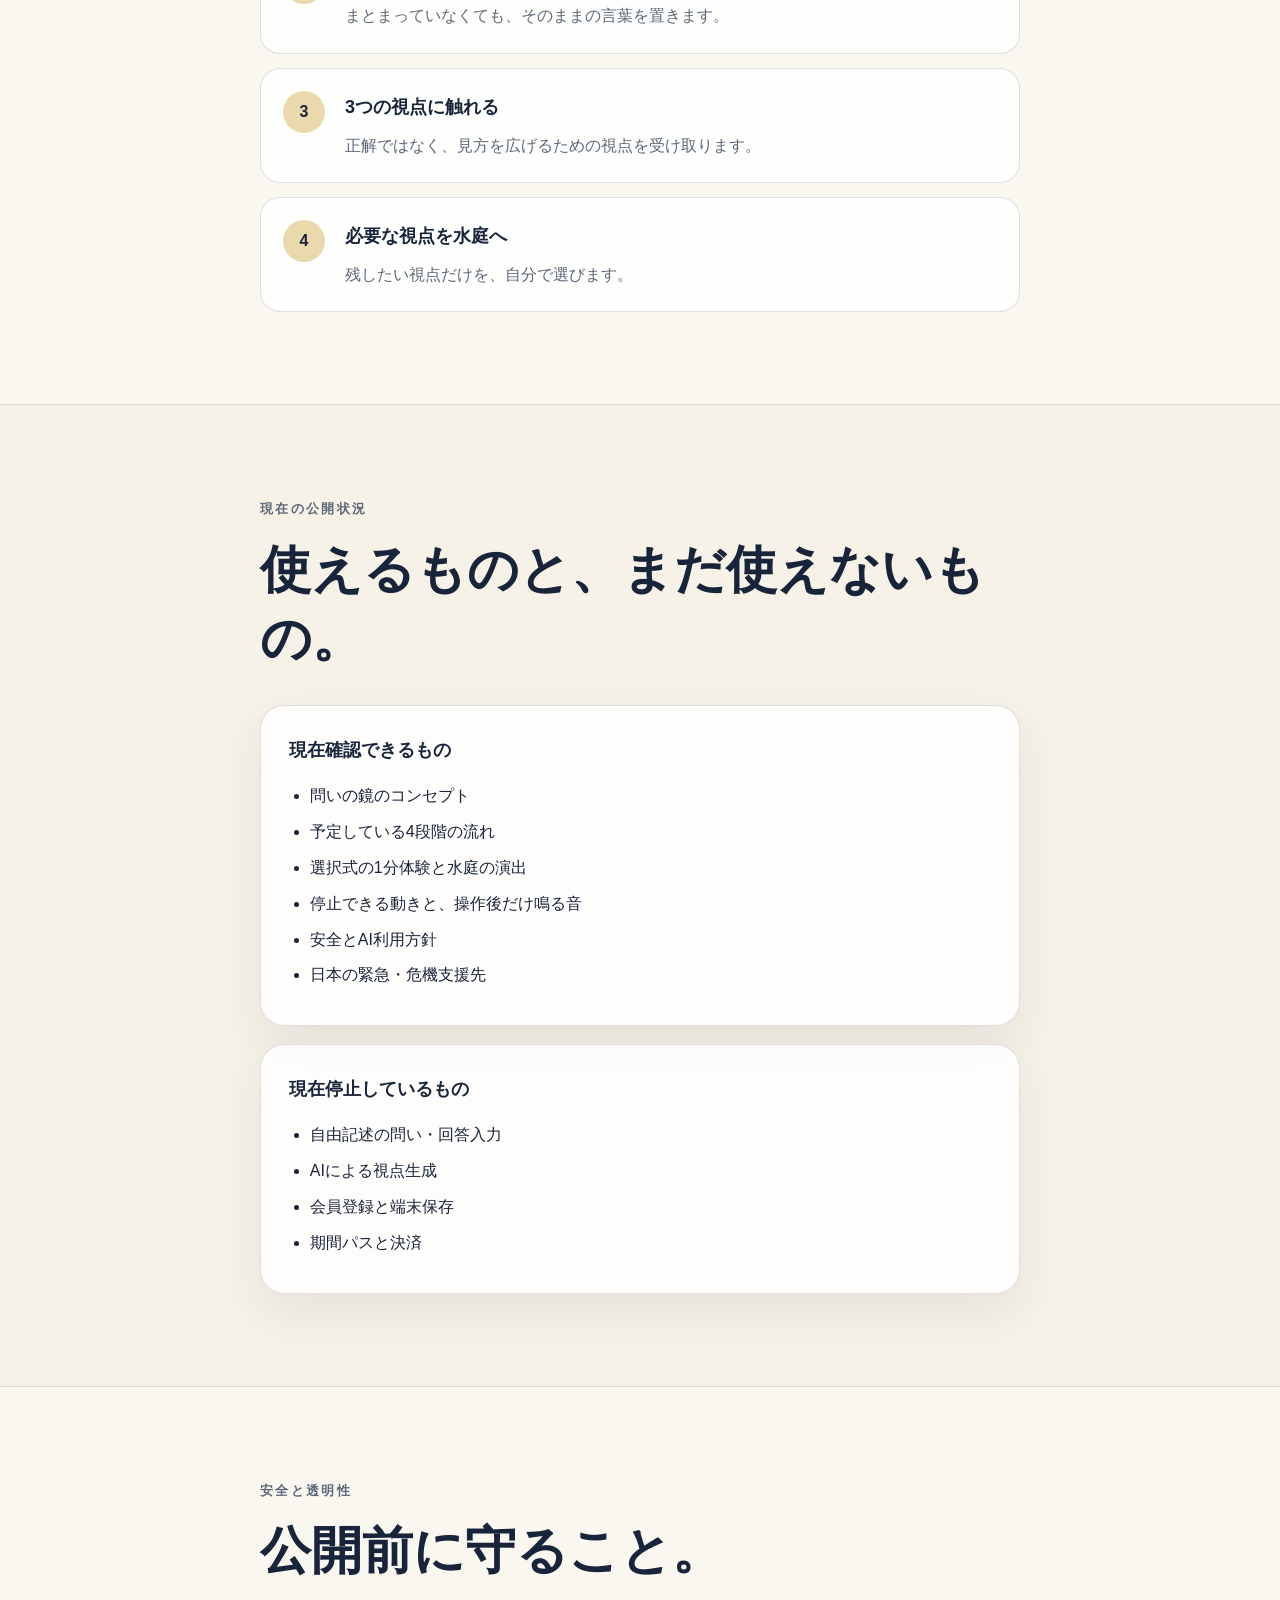
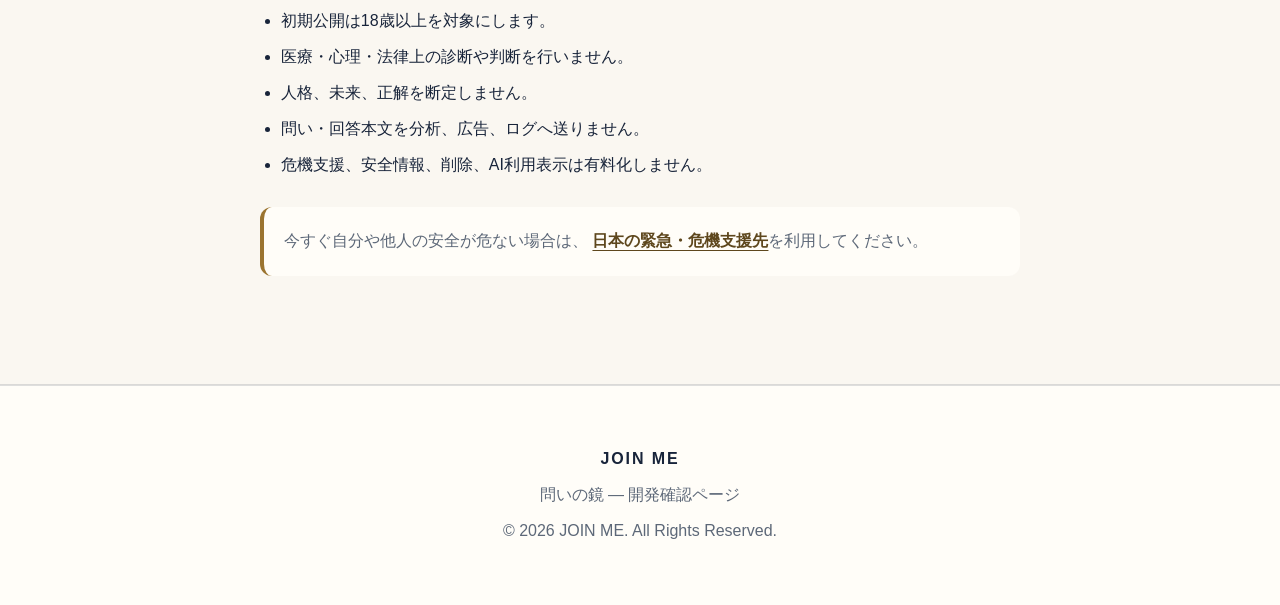
==== commit 4f87c329: "Add no-storage Instagram trial with water and sound" ====
--- a/index.html
+++ b/index.html
@@ -17,6 +17,7 @@
         メニュー
       </button>
       <nav id="site-menu" class="site-nav" aria-label="メインメニュー">
+        <a href="trial/">無料の1分体験</a>
         <a href="#about">問いの鏡</a>
         <a href="#flow">体験の流れ</a>
         <a href="#status">公開状況</a>
@@ -36,10 +37,11 @@
           答えを決めつけず、いまの自分を静かに見つめる場所を準備しています。
         </p>
         <p class="release-note">
-          現在は開発確認ページです。入力・AI・会員登録・保存・決済はまだ利用できません。
+          現在は開発確認ページです。無料の1分体験は、文字入力・AI・会員登録・保存・決済なしで利用できます。
         </p>
         <div class="hero-actions">
-          <a class="button primary-button" href="#flow">体験の流れを見る</a>
+          <a class="button primary-button" href="trial/">無料の1分体験を開く</a>
+          <a class="button secondary-button" href="#flow">体験の流れを見る</a>
           <a class="button secondary-button" href="support-jp.html">日本の危機支援先</a>
         </div>
       </div>
@@ -91,6 +93,8 @@
             <ul class="status-list">
               <li>問いの鏡のコンセプト</li>
               <li>予定している4段階の流れ</li>
+              <li>選択式の1分体験と水庭の演出</li>
+              <li>停止できる動きと、操作後だけ鳴る音</li>
               <li>安全とAI利用方針</li>
               <li>日本の緊急・危機支援先</li>
             </ul>
@@ -98,7 +102,7 @@
           <article class="card">
             <h3>現在停止しているもの</h3>
             <ul class="status-list">
-              <li>問い・回答の入力</li>
+              <li>自由記述の問い・回答入力</li>
               <li>AIによる視点生成</li>
               <li>会員登録と端末保存</li>
               <li>期間パスと決済</li>
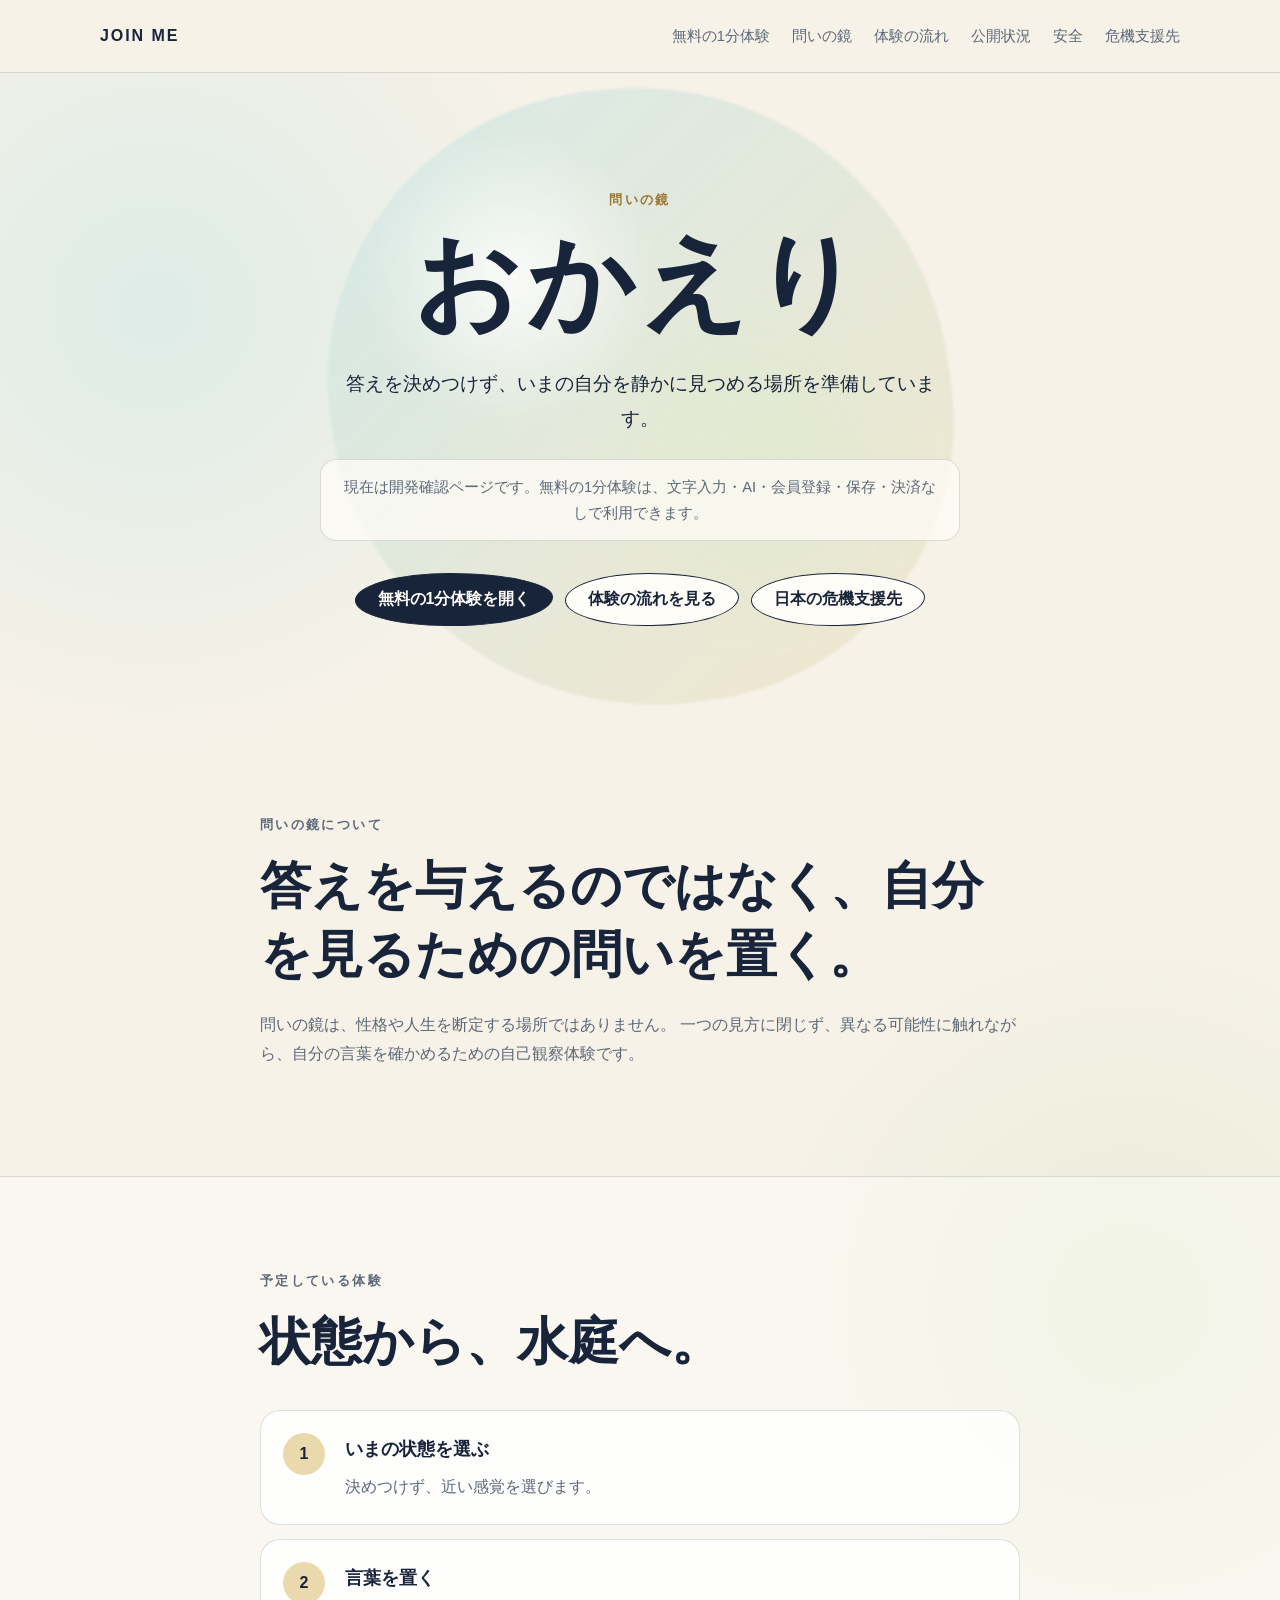
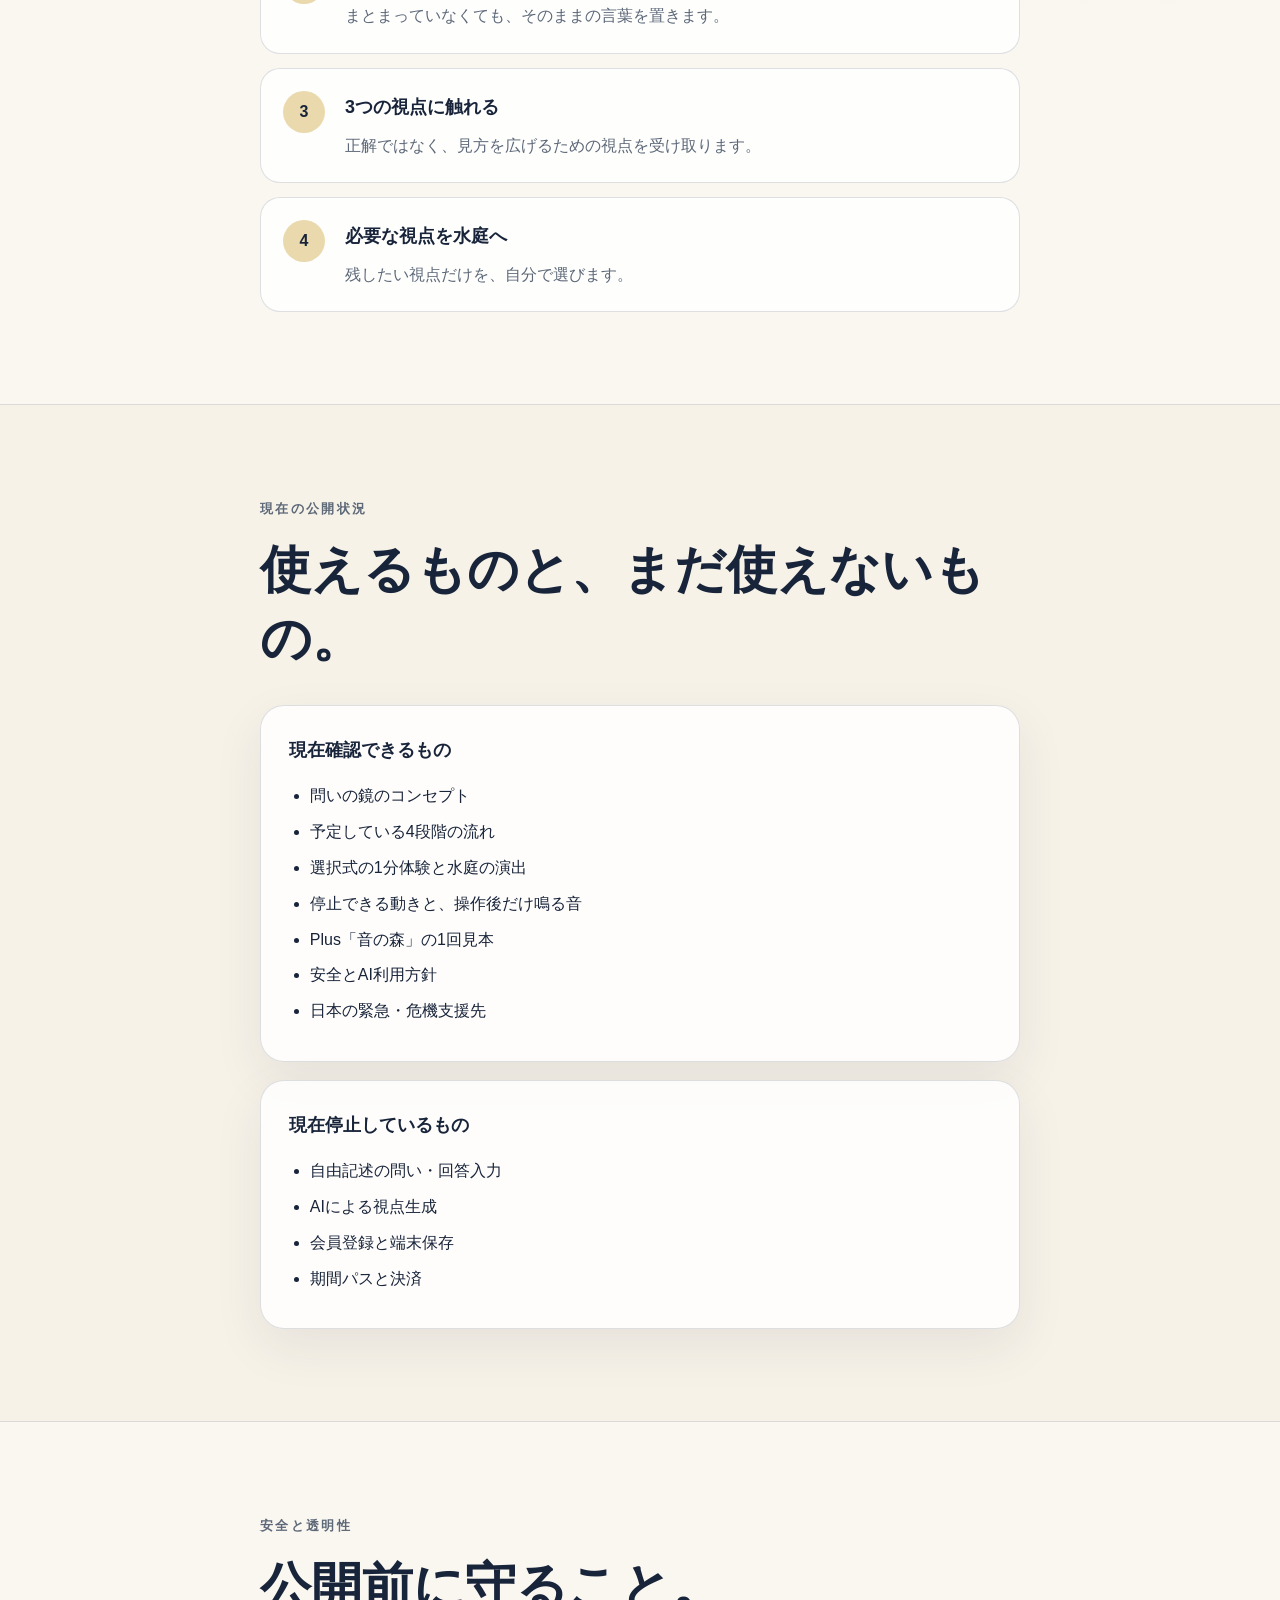
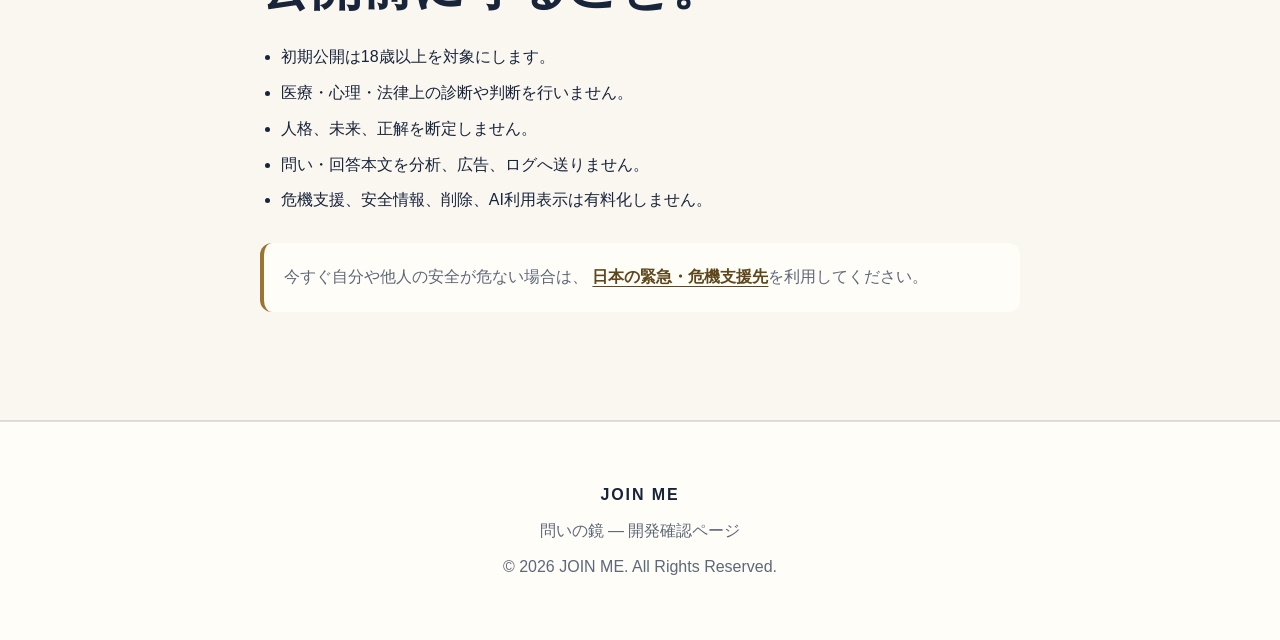
==== commit 26d0cf27: "Fix iPhone audio and add one Sound Forest Plus sample" ====
--- a/index.html
+++ b/index.html
@@ -95,6 +95,7 @@
               <li>予定している4段階の流れ</li>
               <li>選択式の1分体験と水庭の演出</li>
               <li>停止できる動きと、操作後だけ鳴る音</li>
+              <li>Plus「音の森」の1回見本</li>
               <li>安全とAI利用方針</li>
               <li>日本の緊急・危機支援先</li>
             </ul>
